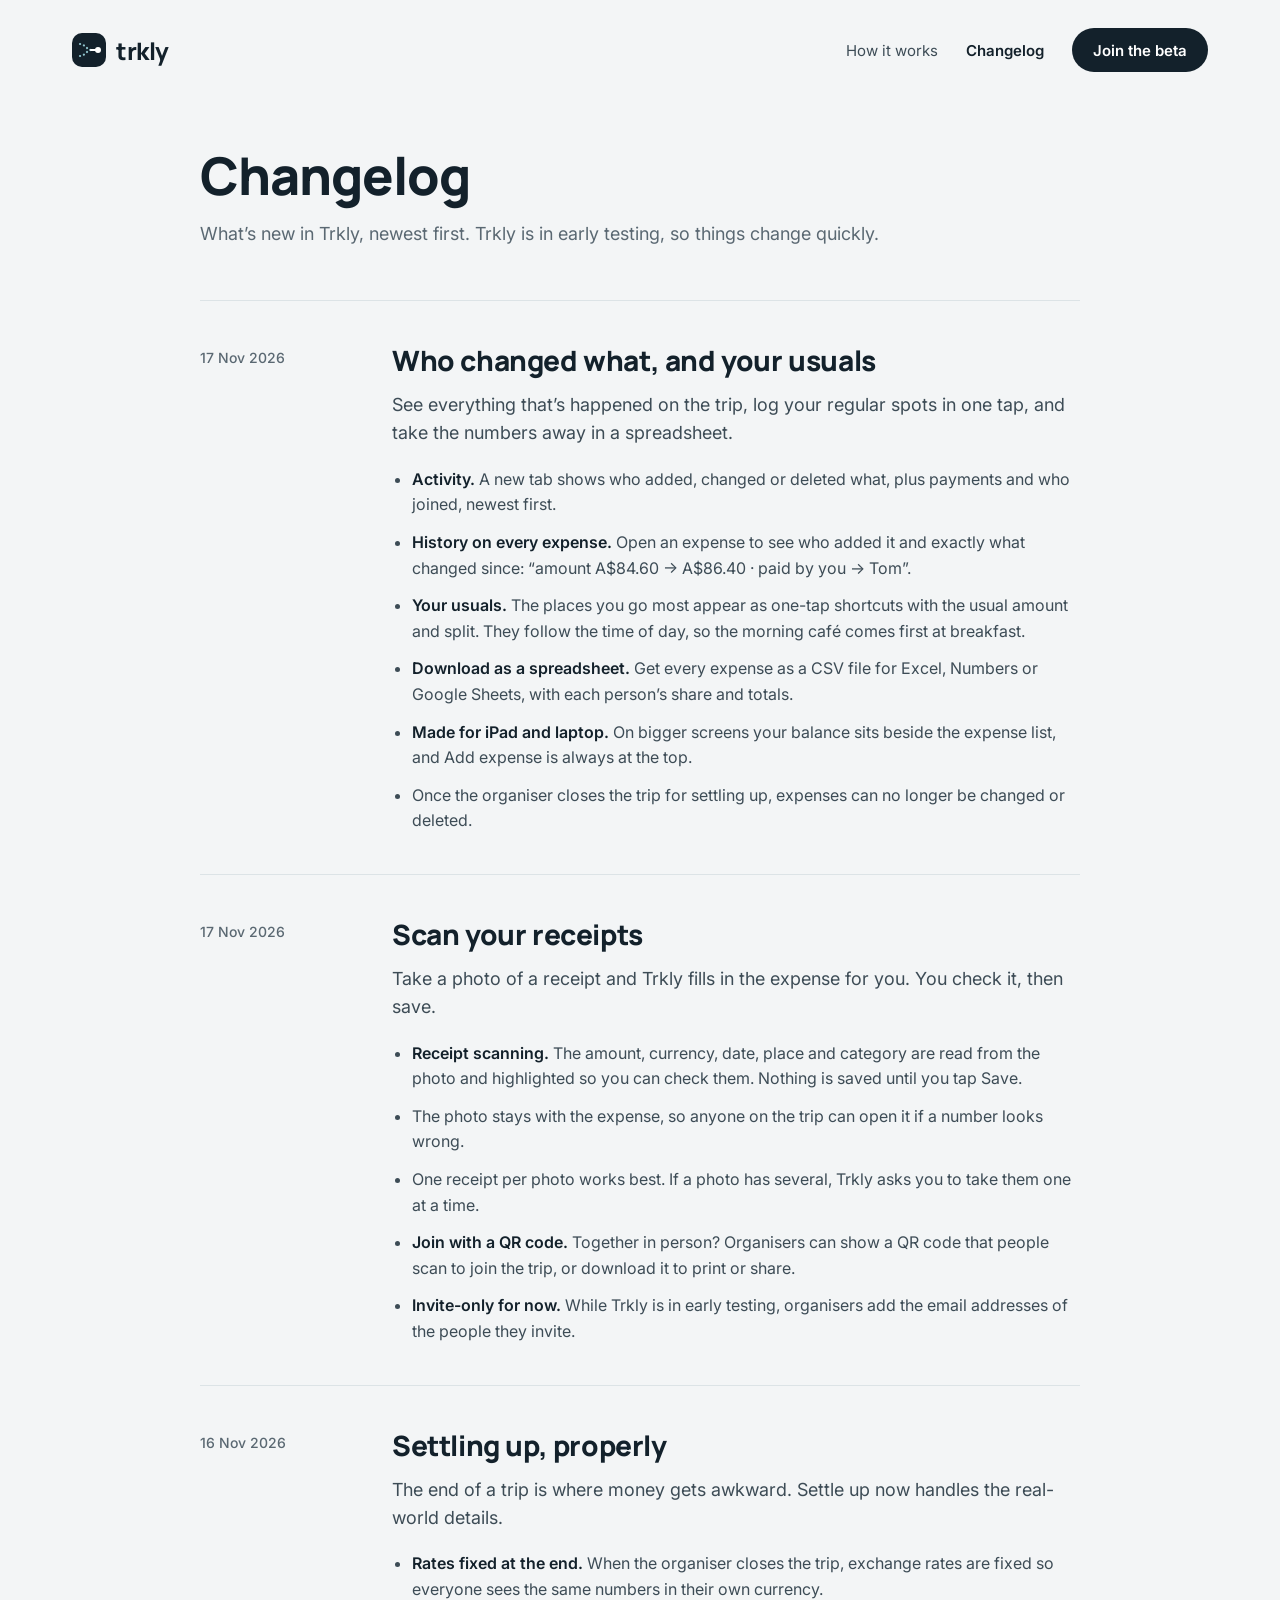
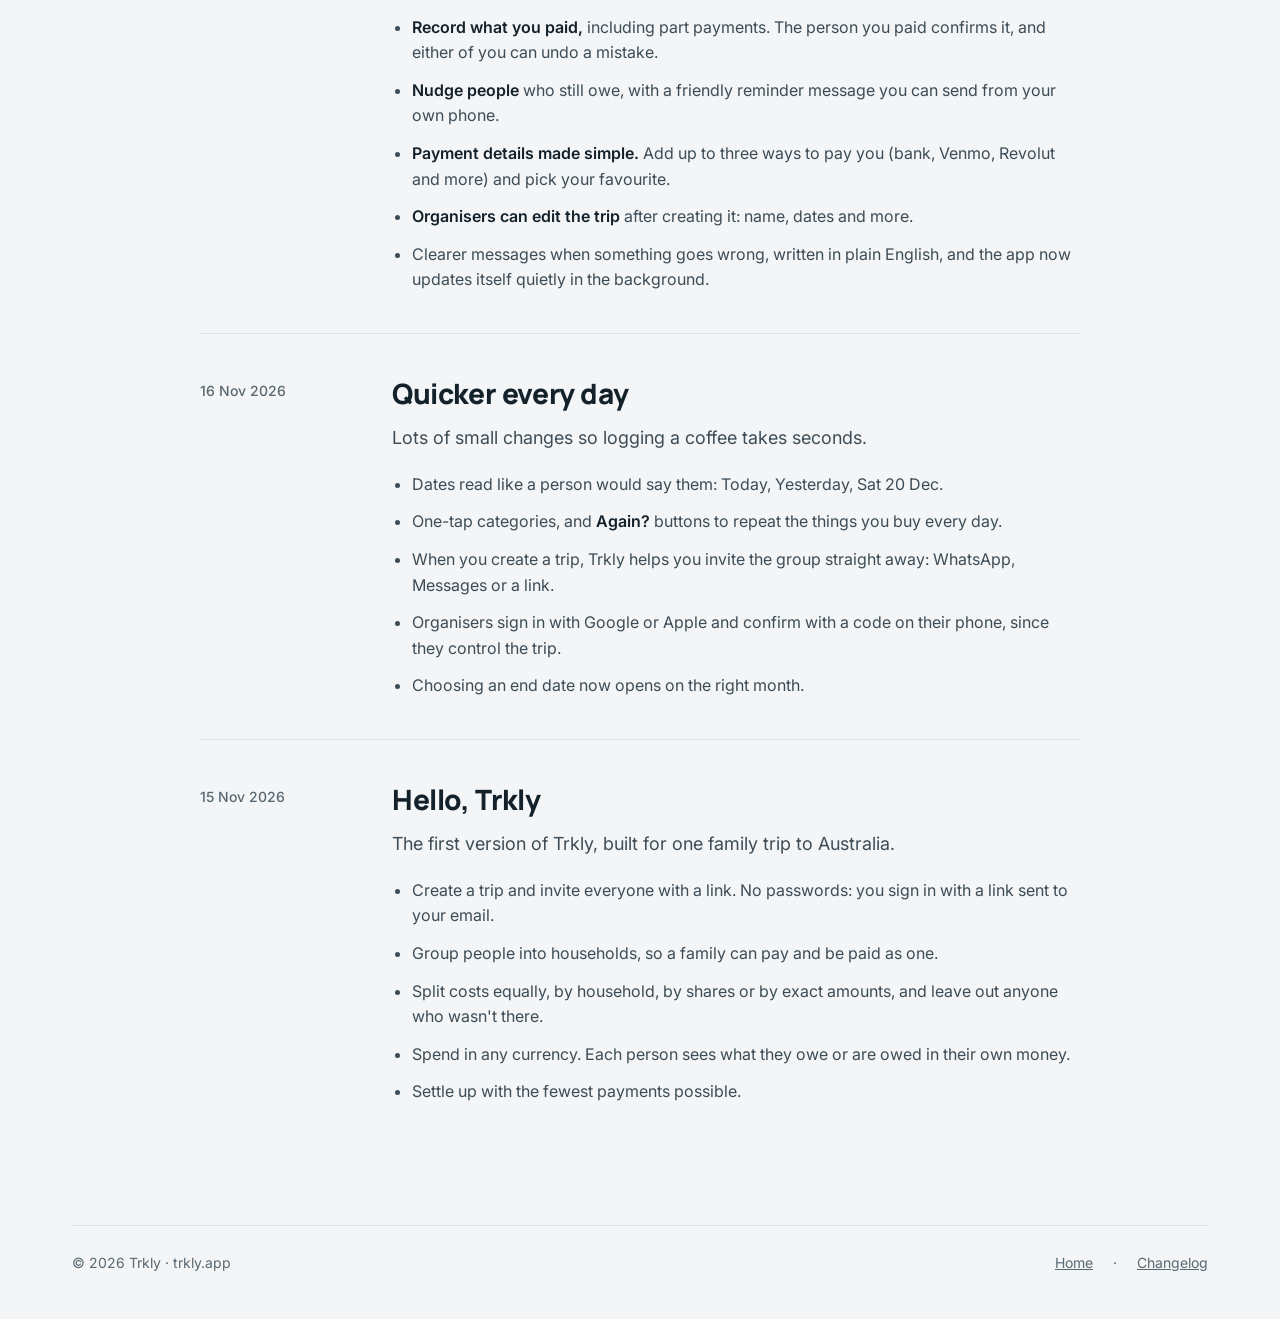
==== changelog/index.html @ 9479364a "Changelog: activity, history, usuals, CSV export, iPad/laptop layout Co-Authored-By: Claude Opus 5.5" ====
<!doctype html>
<html lang="en">
<head>
<meta charset="utf-8">
<meta name="viewport" content="width=device-width, initial-scale=1">
<title>Changelog · Trkly</title>
<meta name="description" content="What's new in Trkly, newest first.">
<meta name="theme-color" content="#13212B">
<meta property="og:title" content="Trkly changelog">
<meta property="og:description" content="What's new in Trkly, newest first.">
<meta property="og:url" content="https://trkly.app/changelog/">
<link rel="icon" href="/favicon.svg" type="image/svg+xml">
<link rel="preconnect" href="https://fonts.googleapis.com">
<link rel="preconnect" href="https://fonts.gstatic.com" crossorigin>
<link rel="stylesheet" href="https://fonts.googleapis.com/css2?family=Manrope:wght@600;700;800&family=Inter:wght@400;500;600&display=swap">
<link rel="stylesheet" href="/assets/site.css">
</head>
<body>
<div class="wrap">
<header class="site-header">
<a class="brand" href="/" aria-label="Trkly home">
<svg width="34" height="34" viewBox="0 0 34 34" aria-hidden="true"><rect width="34" height="34" rx="10" fill="#13212B"/><path d="M8 11c5 0 7 6 11 6" fill="none" stroke="#8FC3CC" stroke-width="2.2" stroke-linecap="round" stroke-dasharray="0.1 4"/><path d="M8 23c5 0 7-6 11-6" fill="none" stroke="#8FC3CC" stroke-width="2.2" stroke-linecap="round" stroke-dasharray="0.1 4"/><path d="M19 17h5" stroke="#FFFFFF" stroke-width="2.2" stroke-linecap="round"/><circle cx="26" cy="17" r="3" fill="#FFFFFF"/></svg>
<span>trkly</span>
</a>
<nav class="nav" aria-label="Main">
<a href="/#how">How it works</a>
<a href="/changelog/" aria-current="page">Changelog</a>
<a class="btn btn-dark" href="/#beta">Join the beta</a>
</nav>
</header>

<main class="cl">
<header class="cl-head">
<h1>Changelog</h1>
<p>What’s new in Trkly, newest first. Trkly is in early testing, so things change quickly.</p>
</header>

<article class="cl-entry" id="2026-11-17-who-changed-what">
<div class="cl-date"><time datetime="2026-11-17">17 Nov 2026</time></div>
<div class="cl-body">
<h2><a href="#2026-11-17-who-changed-what">Who changed what, and your usuals</a></h2>
<p class="cl-lead">See everything that’s happened on the trip, log your regular spots in one tap, and take the numbers away in a spreadsheet.</p>
<ul>
<li><b>Activity.</b> A new tab shows who added, changed or deleted what, plus payments and who joined, newest first.</li>
<li><b>History on every expense.</b> Open an expense to see who added it and exactly what changed since: “amount A$84.60 → A$86.40 · paid by you → Tom”.</li>
<li><b>Your usuals.</b> The places you go most appear as one-tap shortcuts with the usual amount and split. They follow the time of day, so the morning café comes first at breakfast.</li>
<li><b>Download as a spreadsheet.</b> Get every expense as a CSV file for Excel, Numbers or Google Sheets, with each person’s share and totals.</li>
<li><b>Made for iPad and laptop.</b> On bigger screens your balance sits beside the expense list, and Add expense is always at the top.</li>
<li>Once the organiser closes the trip for settling up, expenses can no longer be changed or deleted.</li>
</ul>
</div>
</article>

<article class="cl-entry" id="2026-11-17-scan-your-receipts">
<div class="cl-date"><time datetime="2026-11-17">17 Nov 2026</time></div>
<div class="cl-body">
<h2><a href="#2026-11-17-scan-your-receipts">Scan your receipts</a></h2>
<p class="cl-lead">Take a photo of a receipt and Trkly fills in the expense for you. You check it, then save.</p>
<ul>
<li><b>Receipt scanning.</b> The amount, currency, date, place and category are read from the photo and highlighted so you can check them. Nothing is saved until you tap Save.</li>
<li>The photo stays with the expense, so anyone on the trip can open it if a number looks wrong.</li>
<li>One receipt per photo works best. If a photo has several, Trkly asks you to take them one at a time.</li>
<li><b>Join with a QR code.</b> Together in person? Organisers can show a QR code that people scan to join the trip, or download it to print or share.</li>
<li><b>Invite-only for now.</b> While Trkly is in early testing, organisers add the email addresses of the people they invite.</li>
</ul>
</div>
</article>
<article class="cl-entry" id="2026-11-16-settling-up-properly">
<div class="cl-date"><time datetime="2026-11-16">16 Nov 2026</time></div>
<div class="cl-body">
<h2><a href="#2026-11-16-settling-up-properly">Settling up, properly</a></h2>
<p class="cl-lead">The end of a trip is where money gets awkward. Settle up now handles the real-world details.</p>
<ul>
<li><b>Rates fixed at the end.</b> When the organiser closes the trip, exchange rates are fixed so everyone sees the same numbers in their own currency.</li>
<li><b>Record what you paid,</b> including part payments. The person you paid confirms it, and either of you can undo a mistake.</li>
<li><b>Nudge people</b> who still owe, with a friendly reminder message you can send from your own phone.</li>
<li><b>Payment details made simple.</b> Add up to three ways to pay you (bank, Venmo, Revolut and more) and pick your favourite.</li>
<li><b>Organisers can edit the trip</b> after creating it: name, dates and more.</li>
<li>Clearer messages when something goes wrong, written in plain English, and the app now updates itself quietly in the background.</li>
</ul>
</div>
</article>
<article class="cl-entry" id="2026-11-16-quicker-every-day">
<div class="cl-date"><time datetime="2026-11-16">16 Nov 2026</time></div>
<div class="cl-body">
<h2><a href="#2026-11-16-quicker-every-day">Quicker every day</a></h2>
<p class="cl-lead">Lots of small changes so logging a coffee takes seconds.</p>
<ul>
<li>Dates read like a person would say them: Today, Yesterday, Sat 20 Dec.</li>
<li>One-tap categories, and <b>Again?</b> buttons to repeat the things you buy every day.</li>
<li>When you create a trip, Trkly helps you invite the group straight away: WhatsApp, Messages or a link.</li>
<li>Organisers sign in with Google or Apple and confirm with a code on their phone, since they control the trip.</li>
<li>Choosing an end date now opens on the right month.</li>
</ul>
</div>
</article>
<article class="cl-entry" id="2026-11-15-hello-trkly">
<div class="cl-date"><time datetime="2026-11-15">15 Nov 2026</time></div>
<div class="cl-body">
<h2><a href="#2026-11-15-hello-trkly">Hello, Trkly</a></h2>
<p class="cl-lead">The first version of Trkly, built for one family trip to Australia.</p>
<ul>
<li>Create a trip and invite everyone with a link. No passwords: you sign in with a link sent to your email.</li>
<li>Group people into households, so a family can pay and be paid as one.</li>
<li>Split costs equally, by household, by shares or by exact amounts, and leave out anyone who wasn't there.</li>
<li>Spend in any currency. Each person sees what they owe or are owed in their own money.</li>
<li>Settle up with the fewest payments possible.</li>
</ul>
</div>
</article>
</main>

<footer class="site-footer">
<span>© 2026 Trkly · trkly.app</span>
<nav aria-label="Footer"><a href="/">Home</a> · <a href="/changelog/">Changelog</a></nav>
</footer>
</div>
</body>
</html>
---- assets/site.css ----
/* Trkly — tokens from the Trkly design system (Light theme) */
:root {
  --surface: #F3F5F6; --surface-raised: #FFFFFF; --surface-sunken: #EEF2F3; --deep: #13212B;
  --ink: #13212B; --ink-muted: #3D4C56; --ink-subtle: #5A6872; --on-deep: #FFFFFF; --on-deep-muted: #C9D4D9;
  --line: #DCE3E6; --line-deep: #3E5260; --teal: #245E6B; --teal-strong: #163F49; --teal-soft: #E3ECEE; --on-teal: #FFFFFF;
  --mist: #8FC3CC; --contour: #D6DFE2; --positive: #1F5E45; --positive-soft: #DDEFE7; --owe: #9A3B1F; --focus: #245E6B;
  --space-1: 4px; --space-2: 8px; --space-3: 12px; --space-4: 16px; --space-5: 20px; --space-6: 24px; --space-8: 32px; --space-10: 40px; --space-14: 56px; --space-20: 80px;
  --radius-sm: 10px; --radius-md: 16px; --radius-lg: 20px; --radius-xl: 28px; --radius-pill: 999px;
  --font-display: Manrope, ui-sans-serif, system-ui, sans-serif; --font-sans: Inter, ui-sans-serif, system-ui, sans-serif;
}
* { box-sizing: border-box; }
html { scroll-behavior: smooth; }
body { margin: 0; font-family: var(--font-sans); color: var(--ink); background: var(--surface); -webkit-font-smoothing: antialiased; }
a { color: var(--teal); }
a:hover { color: var(--teal-strong); }
:focus-visible { outline: 2px solid var(--focus); outline-offset: 2px; }
.sr-only { position: absolute; width: 1px; height: 1px; overflow: hidden; clip: rect(0 0 0 0); white-space: nowrap; }
.wrap { max-width: 1200px; margin: 0 auto; padding-inline: var(--space-8); }
h1, h2, h3 { font-family: var(--font-display); margin: 0; }

/* header */
.site-header { display: flex; flex-wrap: wrap; gap: var(--space-4); align-items: center; justify-content: space-between; padding-block: 28px; }
.brand { display: flex; align-items: center; gap: 10px; text-decoration: none; color: var(--ink); }
.brand span { font-family: var(--font-display); font-weight: 800; font-size: 24px; letter-spacing: -0.5px; }
.nav { display: flex; flex-wrap: wrap; gap: 28px; align-items: center; font-size: 15px; }
.nav a { color: var(--ink-muted); text-decoration: none; }
.nav a:hover { color: var(--ink); }

/* buttons */
.btn { display: inline-flex; align-items: center; justify-content: center; min-height: 48px; padding: 0 26px; border-radius: var(--radius-pill); font: 600 16px/1 var(--font-sans); text-decoration: none; border: 1px solid transparent; cursor: pointer; }
.btn-primary { background: var(--teal); color: var(--on-teal); }
.btn-primary:hover { background: var(--teal-strong); color: var(--on-teal); }
.btn-dark { background: var(--deep); color: var(--on-deep); min-height: 44px; padding: 0 20px; font-size: 15px; }
.btn-dark:hover { background: #0A1218; color: var(--on-deep); }
.nav .btn-dark, .nav .btn-dark:hover { color: var(--on-deep); }
.btn-link { color: var(--ink); padding: 0 10px; }
.btn-link:hover { color: var(--teal); }

/* hero */
.hero { position: relative; overflow: hidden; }
.bg-art { position: absolute; inset: 0; width: 100%; height: 100%; pointer-events: none; }
.hero-inner { position: relative; display: flex; flex-wrap: wrap; gap: var(--space-14); align-items: center; padding-block: var(--space-14); }
.hero-copy { flex: 1 1 420px; min-width: 0; display: flex; flex-direction: column; gap: var(--space-6); }
.eyebrow { margin: 0; font-size: 14px; font-weight: 600; letter-spacing: 1.5px; text-transform: uppercase; color: var(--teal); }
.hero h1 { font-weight: 700; font-size: clamp(40px, 6vw, 60px); line-height: 1.05; letter-spacing: -1.5px; }
.lede { margin: 0; font-size: 19px; line-height: 1.55; color: var(--ink-muted); max-width: 480px; }
.cta-row { display: flex; flex-wrap: wrap; gap: 14px; align-items: center; }
.small { margin: 0; font-size: 14px; color: var(--ink-subtle); }
.phones { flex: 1 1 560px; min-width: 0; display: flex; flex-wrap: wrap; gap: var(--space-5); justify-content: center; align-items: flex-start; }

/* phone mockups */
.phone { width: 272px; height: 560px; border-radius: 42px; border: 9px solid var(--deep); background: var(--surface-raised); overflow: hidden; display: flex; flex-direction: column; color: var(--ink); flex: none; }
.phone.offset { margin-top: 48px; }
.phone-body { padding: 20px 18px 8px; display: flex; flex-direction: column; gap: 11px; flex: 1; }
.phone-foot { padding: 12px 18px 18px; }
.p-row { display: flex; justify-content: space-between; align-items: center; gap: 8px; }
.p-meta { font-size: 11px; color: var(--ink-subtle); }
.p-title { font-family: var(--font-display); font-weight: 700; font-size: 18px; }
.p-title-s { font-family: var(--font-display); font-weight: 700; font-size: 16px; }
.avatar { width: 30px; height: 30px; border-radius: 999px; background: var(--teal-soft); display: flex; align-items: center; justify-content: center; font-size: 11px; font-weight: 600; color: var(--teal); }
.balance-card { background: var(--deep); color: var(--on-deep); border-radius: 18px; padding: 16px; }
.balance-card .lbl { font-size: 11px; color: var(--on-deep-muted); }
.balance-card .amt { font-family: var(--font-display); font-weight: 700; font-size: 32px; letter-spacing: -0.5px; }
.p-label { font-size: 11px; font-weight: 600; color: var(--ink-subtle); letter-spacing: 0.8px; text-transform: uppercase; }
.p-list { display: flex; flex-direction: column; gap: 8px; font-size: 13px; }
.p-list .owed { color: var(--teal); font-weight: 600; }
.p-list .muted { color: var(--ink-subtle); }
.p-recent { display: flex; flex-direction: column; gap: 10px; font-size: 12px; }
.p-recent .v { font-weight: 600; white-space: nowrap; }
.p-btn { background: var(--teal); color: var(--on-teal); border-radius: 999px; text-align: center; padding: 12px; font-weight: 600; font-size: 14px; }
.big-amt { text-align: center; padding: 10px 0 4px; }
.big-amt .v { font-family: var(--font-display); font-weight: 700; font-size: 40px; letter-spacing: -1px; }
.big-amt .s { font-size: 12px; color: var(--ink-subtle); }
.field { display: flex; justify-content: space-between; border-bottom: 1px solid #E5EAEC; padding-bottom: 8px; font-size: 12px; }
.field span:first-child { color: var(--ink-subtle); }
.chips { display: flex; flex-wrap: wrap; gap: 6px; font-size: 11px; }
.chips span { background: var(--surface-sunken); padding: 6px 10px; border-radius: 999px; }
.chips .on { background: var(--deep); color: var(--on-deep); }
.keypad { display: grid; grid-template-columns: repeat(3, minmax(0, 1fr)); gap: 6px; font-family: var(--font-display); font-weight: 600; font-size: 17px; text-align: center; }
.keypad span { padding: 9px 0; background: var(--surface); border-radius: var(--radius-sm); }

/* how */
.section { padding-block: 72px; display: flex; flex-direction: column; gap: 36px; }
.section h2 { font-weight: 700; font-size: clamp(30px, 4vw, 40px); letter-spacing: -1px; }
.cards { display: grid; grid-template-columns: repeat(auto-fit, minmax(260px, 1fr)); gap: var(--space-5); }
.card { background: var(--surface-raised); border-radius: var(--radius-lg); padding: 28px; display: flex; flex-direction: column; gap: 10px; }
.card-top { display: flex; align-items: center; justify-content: space-between; color: var(--teal); }
.step { font-family: var(--font-display); font-weight: 800; font-size: 15px; }
.card h3 { font-size: 21px; }
.card p, .feature p { margin: 0; font-size: 16px; line-height: 1.55; color: var(--ink-muted); }

/* currencies */
.dark { background: var(--deep); color: var(--on-deep); position: relative; overflow: hidden; }
.dark-inner { position: relative; padding-block: var(--space-20); display: flex; flex-wrap: wrap; gap: var(--space-14); align-items: center; }
.dark-copy { flex: 1 1 420px; min-width: 0; display: flex; flex-direction: column; gap: var(--space-5); }
.dark-copy h2 { font-weight: 700; font-size: clamp(30px, 4vw, 40px); letter-spacing: -1px; }
.dark-copy p { margin: 0; font-size: 18px; line-height: 1.6; color: var(--on-deep-muted); }
.ccys { display: flex; flex-wrap: wrap; gap: 10px; font-size: 15px; font-weight: 600; padding: 0; margin: 0; list-style: none; }
.ccys li { border: 1px solid var(--line-deep); padding: 10px 16px; border-radius: 999px; }
.dark .phone { border-color: #2A3B47; }
.settle { border: 1px solid #E5EAEC; border-radius: var(--radius-md); padding: 14px; display: flex; flex-direction: column; gap: 6px; }
.settle .who { font-size: 12px; color: var(--ink-subtle); }
.settle .amt { font-family: var(--font-display); font-weight: 700; font-size: 22px; }
.settle .how { font-size: 11px; color: var(--ink-subtle); }
.pill-s { align-self: flex-start; background: var(--surface-sunken); padding: 6px 12px; border-radius: 999px; font-size: 11px; font-weight: 600; }
.pill-s.paid { background: var(--positive-soft); color: var(--positive); }

/* features */
.features { padding-block: 72px; display: grid; grid-template-columns: repeat(auto-fit, minmax(240px, 1fr)); gap: 28px; }
.feature { display: flex; flex-direction: column; gap: 8px; }
.feature h3 { font-size: 18px; }
.feature p { font-size: 15px; }

/* beta */
.beta { padding-bottom: var(--space-20); }
.beta-panel { background: var(--teal-soft); border-radius: var(--radius-xl); padding: 56px 40px; display: flex; flex-wrap: wrap; gap: 28px; align-items: center; justify-content: space-between; }
.beta-panel > div { flex: 1 1 420px; min-width: 0; display: flex; flex-direction: column; gap: 10px; }
.beta-panel h2 { font-weight: 700; font-size: 34px; letter-spacing: -0.8px; }
.beta-panel p { margin: 0; font-size: 17px; color: var(--ink-muted); }
.beta-form { flex: 1 1 360px; min-width: 0; display: flex; flex-wrap: wrap; gap: 10px; }
.beta-form input { flex: 1 1 220px; min-width: 0; min-height: 52px; padding: 0 20px; border-radius: 999px; border: 1px solid #B9C7CD; font: 16px var(--font-sans); background: var(--surface-raised); color: var(--ink); }
.beta-cta { flex: 0 1 auto; display: flex; flex-direction: column; align-items: flex-start; gap: 8px; }
.form-note { flex-basis: 100%; margin: 0; font-size: 14px; color: var(--ink-muted); min-height: 20px; }

/* footer */
.site-footer { display: flex; flex-wrap: wrap; gap: var(--space-4); justify-content: space-between; padding-block: 28px 48px; font-size: 14px; color: var(--ink-subtle); border-top: 1px solid var(--line); }
.site-footer nav { display: flex; gap: 20px; }
.site-footer a { color: var(--ink-subtle); }

@media (max-width: 640px) {
  .wrap { padding-inline: var(--space-5); }
  .phone.offset { margin-top: 0; }
  .phone.hide-sm { display: none; }
  .beta-panel { padding: 36px 24px; }
}
@media (prefers-reduced-motion: reduce) { html { scroll-behavior: auto; } }

/* changelog */
.cl { max-width: 880px; margin: 0 auto; padding-block: var(--space-10) var(--space-20); }
.cl-head { margin-bottom: var(--space-14); }
.cl-head h1 { font-size: clamp(36px, 5vw, 52px); font-weight: 800; letter-spacing: -1px; }
.cl-head p { color: var(--ink-subtle); font-size: 18px; margin: var(--space-3) 0 0; }
.cl-entry { display: grid; grid-template-columns: 160px 1fr; gap: var(--space-8); padding-block: var(--space-10); border-top: 1px solid var(--line); }
.cl-date { color: var(--ink-subtle); font-size: 14px; font-weight: 500; padding-top: 8px; }
.cl-date time { position: sticky; top: var(--space-6); }
.cl-body h2 { font-size: 28px; font-weight: 800; letter-spacing: -0.4px; }
.cl-body h2 a { color: var(--ink); text-decoration: none; }
.cl-body h2 a:hover { color: var(--teal); }
.cl-lead { font-size: 18px; color: var(--ink-muted); line-height: 1.55; margin: var(--space-3) 0 var(--space-5); }
.cl-body ul { margin: 0; padding-left: 20px; display: grid; gap: var(--space-3); color: var(--ink-muted); line-height: 1.6; }
.cl-body b { color: var(--ink); font-weight: 600; }
.nav a[aria-current="page"] { color: var(--ink); font-weight: 600; }
@media (max-width: 700px) {
  .cl-entry { grid-template-columns: 1fr; gap: var(--space-2); padding-block: var(--space-8); }
  .cl-date { padding-top: 0; }
}
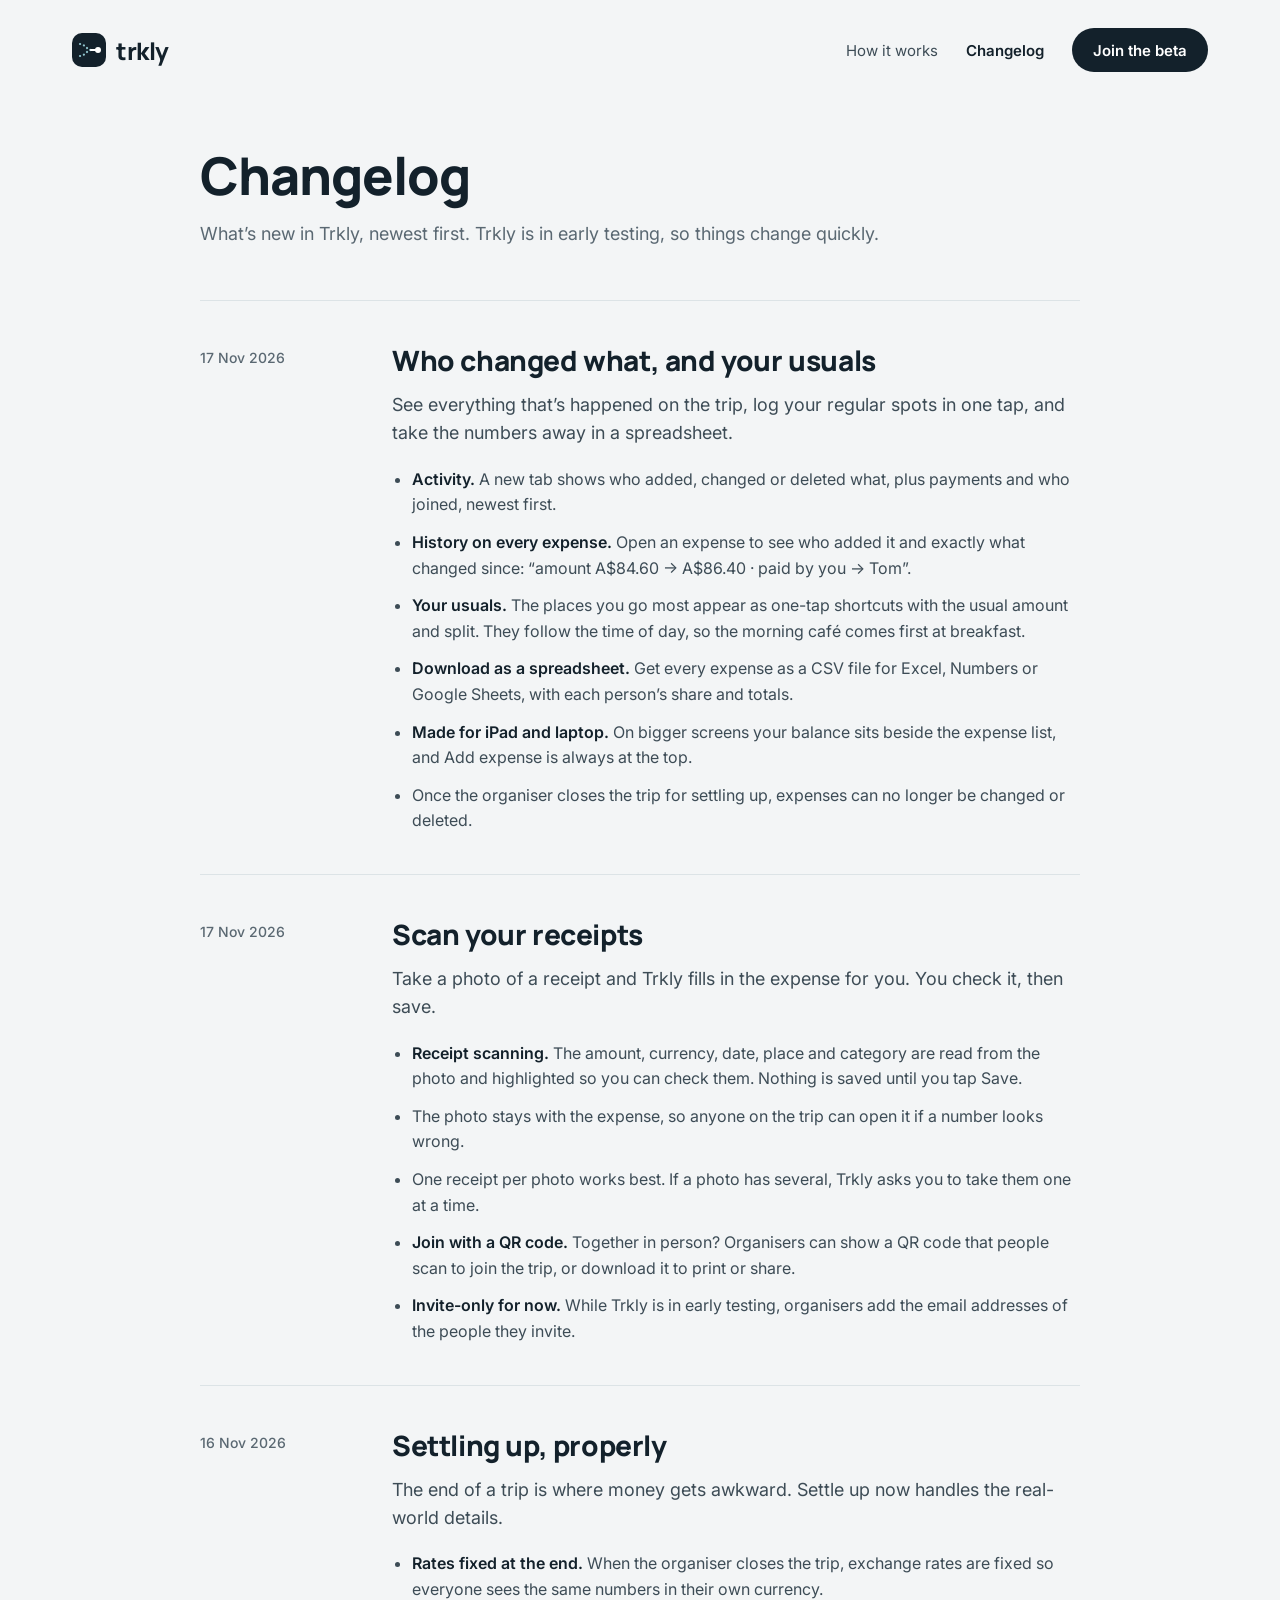
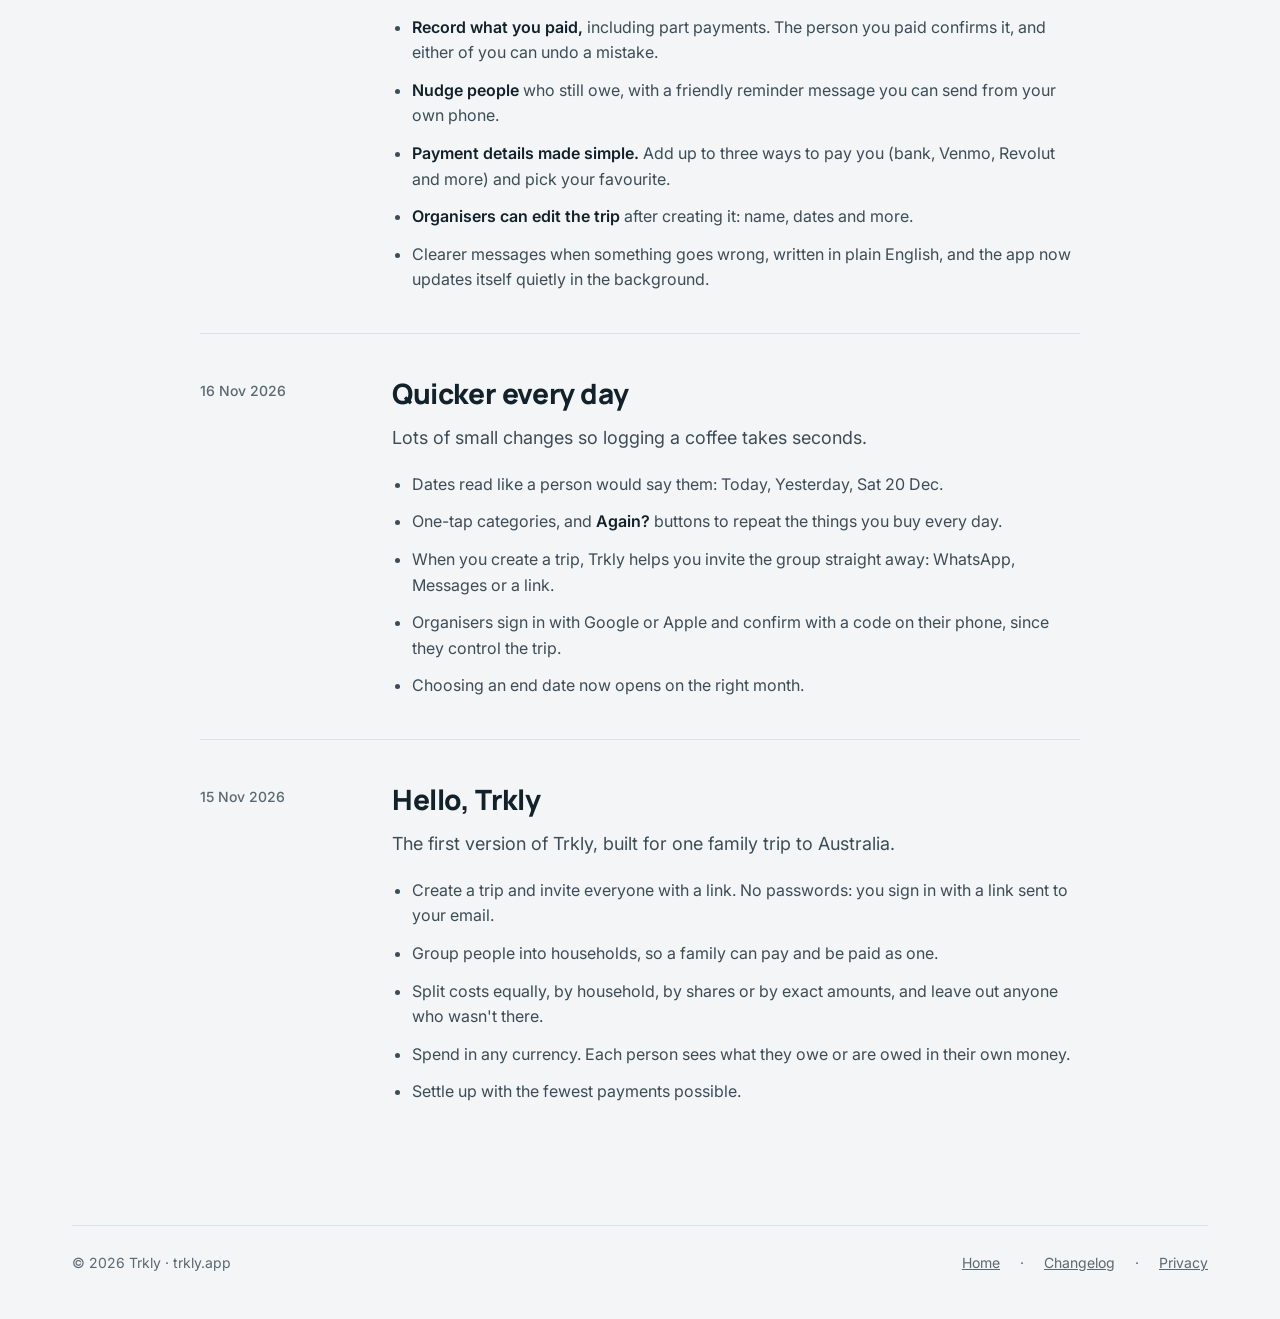
==== commit 4646ea2d: "Privacy page at /privacy, linked from the footer Co-Authored-By: Claude Opus 5.5 <noreply@anthropic." ====
--- a/changelog/index.html
+++ b/changelog/index.html
@@ -112,7 +112,7 @@
 
 <footer class="site-footer">
 <span>© 2026 Trkly · trkly.app</span>
-<nav aria-label="Footer"><a href="/">Home</a> · <a href="/changelog/">Changelog</a></nav>
+<nav aria-label="Footer"><a href="/">Home</a> · <a href="/changelog/">Changelog</a> · <a href="/privacy/">Privacy</a></nav>
 </footer>
 </div>
 </body>
--- a/assets/site.css
+++ b/assets/site.css
@@ -122,6 +122,14 @@
 .beta-cta { flex: 0 1 auto; display: flex; flex-direction: column; align-items: flex-start; gap: 8px; }
 .form-note { flex-basis: 100%; margin: 0; font-size: 14px; color: var(--ink-muted); min-height: 20px; }
 
+/* privacy (prose pages) */
+.prose section { padding-block: var(--space-6); border-top: 1px solid var(--line); }
+.prose h2 { font-size: 24px; font-weight: 800; letter-spacing: -0.3px; margin-bottom: var(--space-3); }
+.prose p, .prose li { font-size: 17px; line-height: 1.65; color: var(--ink-muted); }
+.prose p { margin: 0 0 var(--space-3); }
+.prose ul { margin: 0; padding-left: 22px; display: grid; gap: var(--space-2); }
+.prose b { color: var(--ink); font-weight: 600; }
+
 /* footer */
 .site-footer { display: flex; flex-wrap: wrap; gap: var(--space-4); justify-content: space-between; padding-block: 28px 48px; font-size: 14px; color: var(--ink-subtle); border-top: 1px solid var(--line); }
 .site-footer nav { display: flex; gap: 20px; }
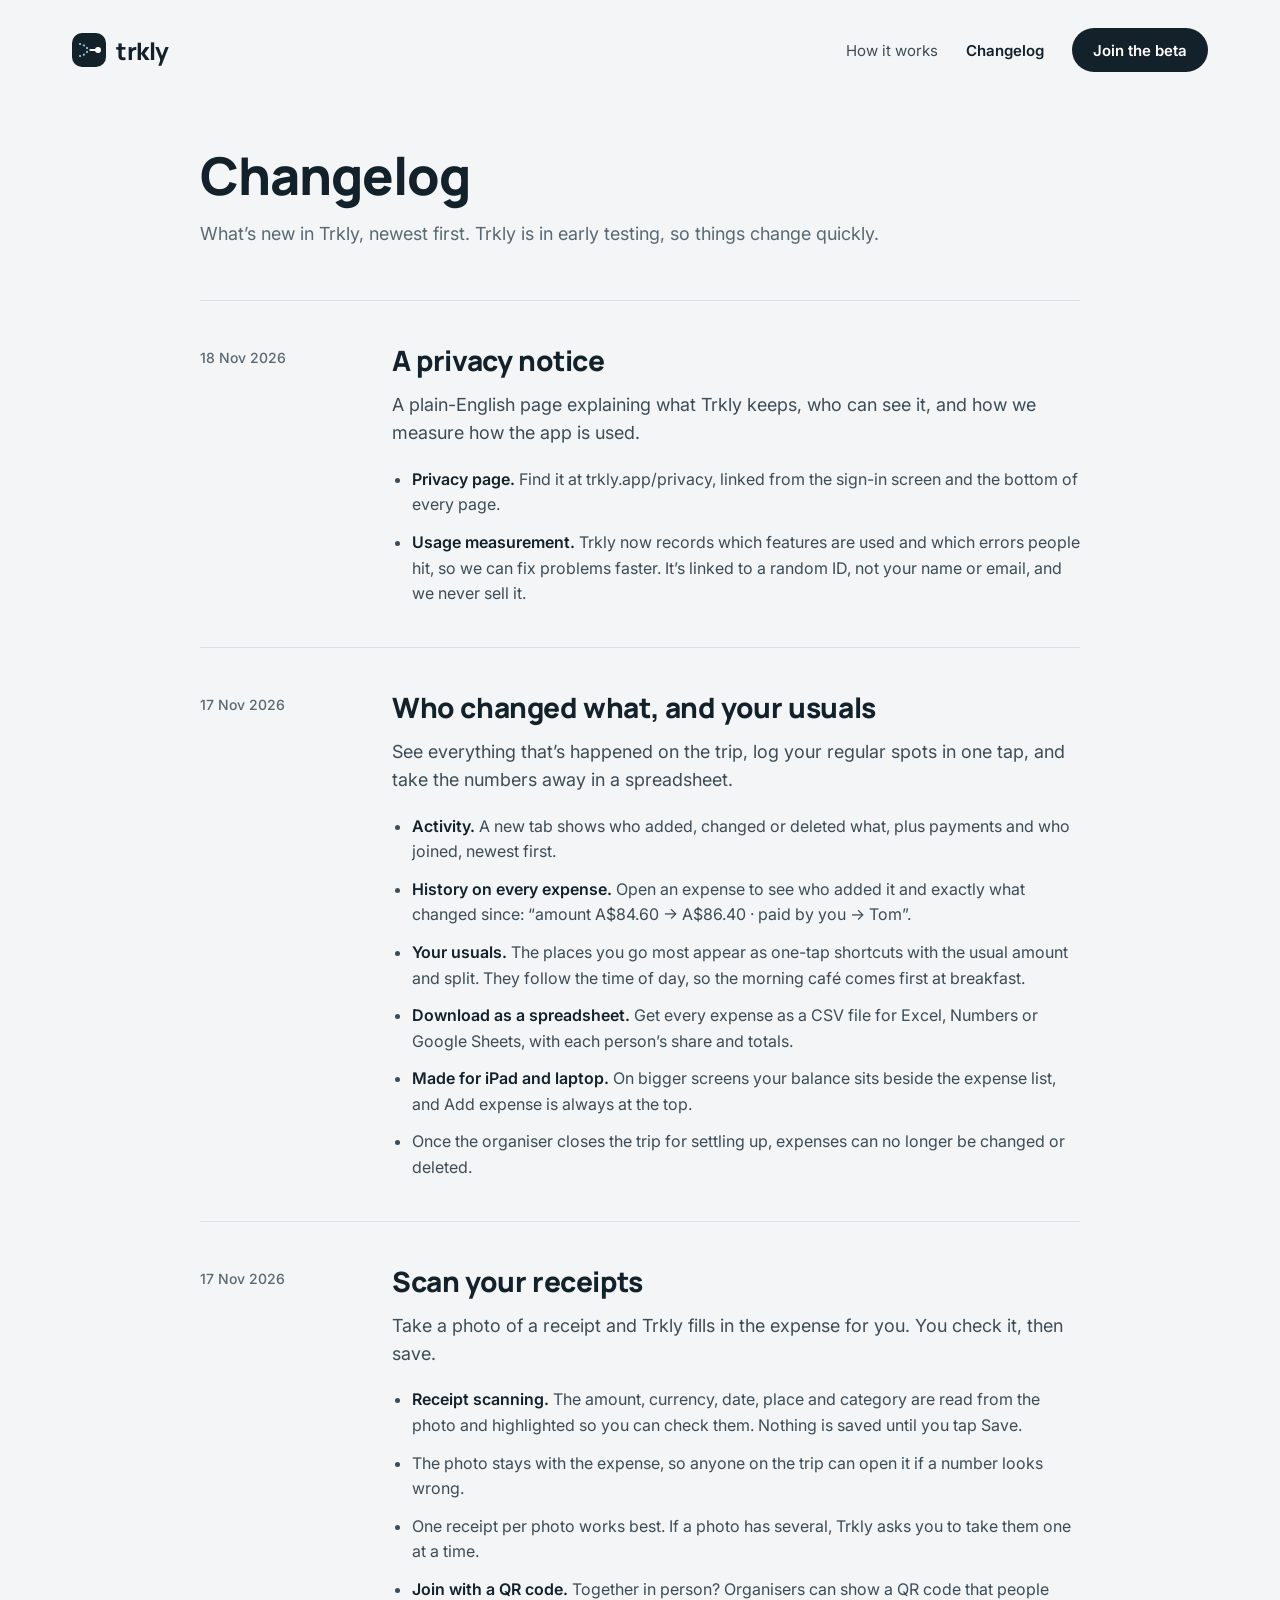
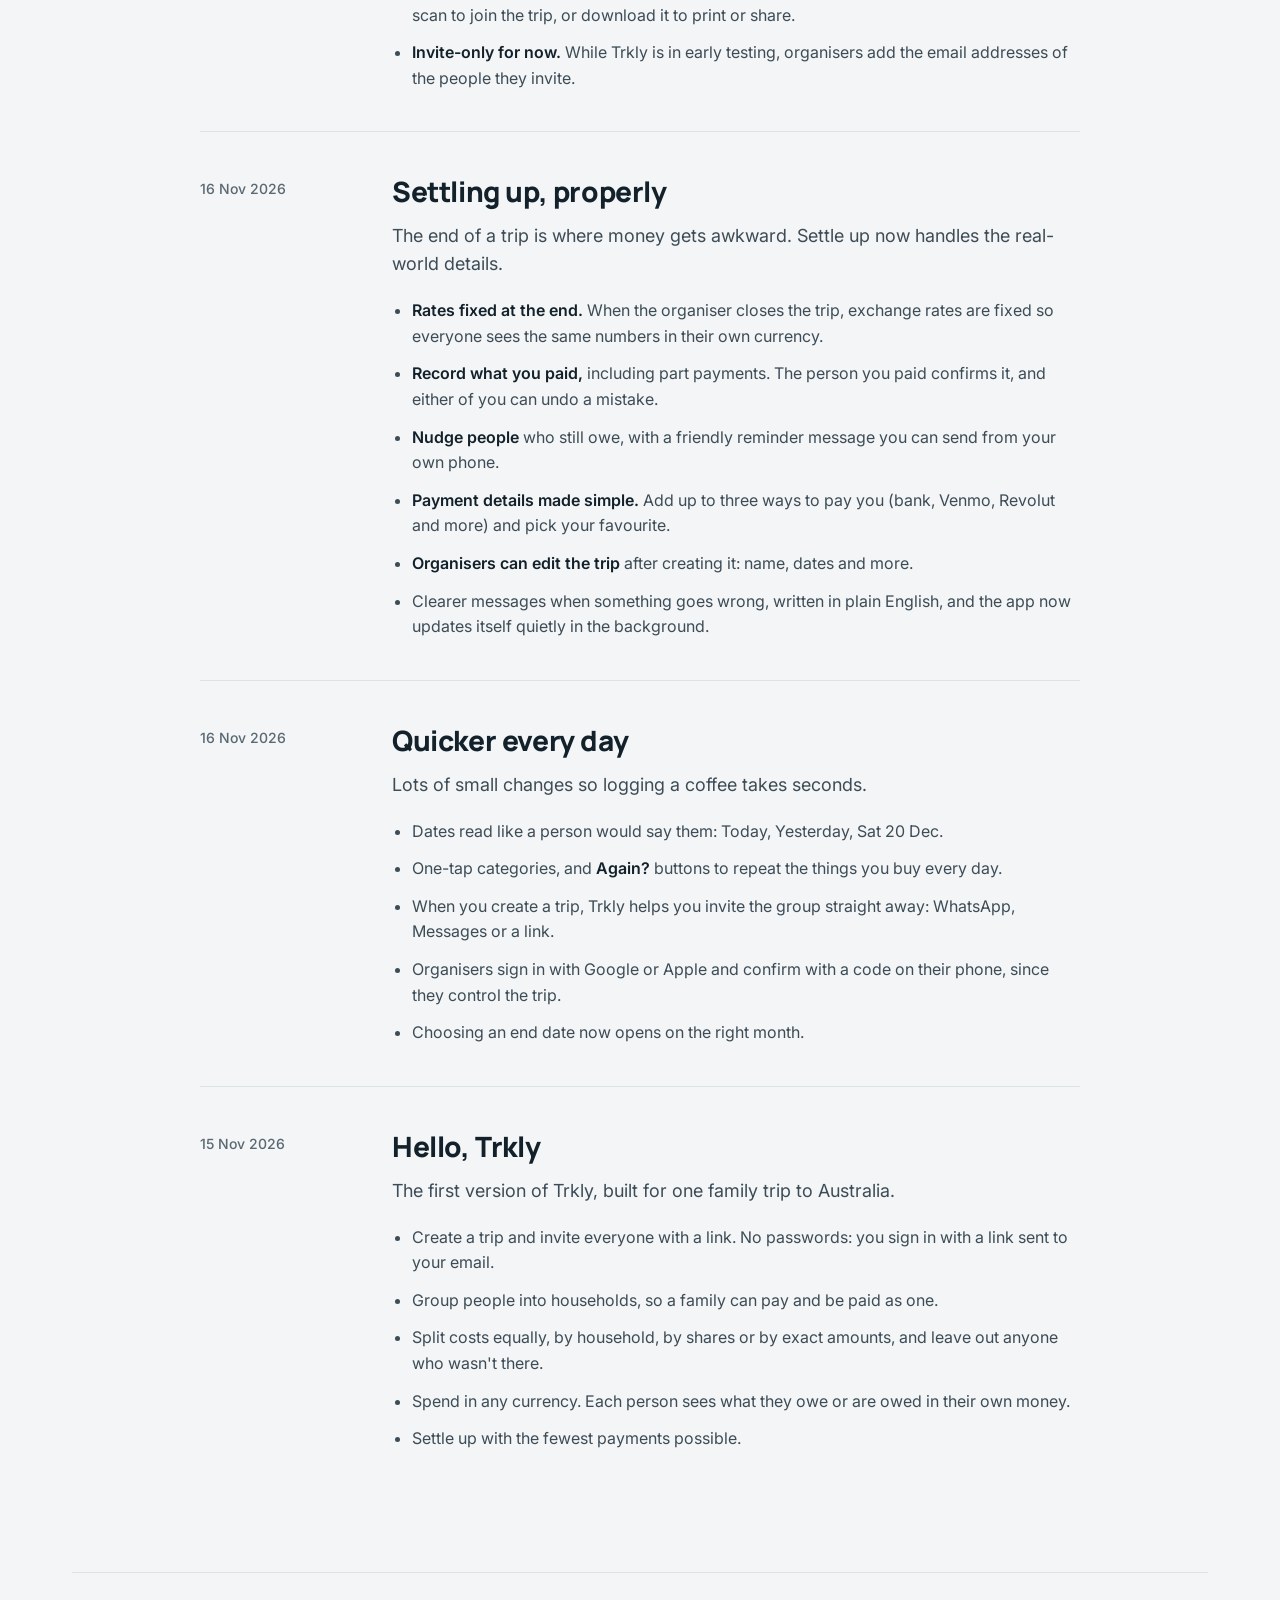
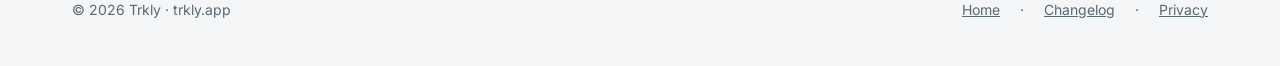
==== commit c32c905c: "Add privacy notice, footer links and changelog entry Co-Authored-By: Claude Opus 5.5 <noreply@anthro" ====
--- a/changelog/index.html
+++ b/changelog/index.html
@@ -34,6 +34,18 @@
 <h1>Changelog</h1>
 <p>What’s new in Trkly, newest first. Trkly is in early testing, so things change quickly.</p>
 </header>
+
+<article class="cl-entry" id="2026-11-18-privacy">
+<div class="cl-date"><time datetime="2026-11-18">18 Nov 2026</time></div>
+<div class="cl-body">
+<h2><a href="#2026-11-18-privacy">A privacy notice</a></h2>
+<p class="cl-lead">A plain-English page explaining what Trkly keeps, who can see it, and how we measure how the app is used.</p>
+<ul>
+<li><b>Privacy page.</b> Find it at trkly.app/privacy, linked from the sign-in screen and the bottom of every page.</li>
+<li><b>Usage measurement.</b> Trkly now records which features are used and which errors people hit, so we can fix problems faster. It’s linked to a random ID, not your name or email, and we never sell it.</li>
+</ul>
+</div>
+</article>
 
 <article class="cl-entry" id="2026-11-17-who-changed-what">
 <div class="cl-date"><time datetime="2026-11-17">17 Nov 2026</time></div>
--- a/assets/site.css
+++ b/assets/site.css
@@ -122,14 +122,6 @@
 .beta-cta { flex: 0 1 auto; display: flex; flex-direction: column; align-items: flex-start; gap: 8px; }
 .form-note { flex-basis: 100%; margin: 0; font-size: 14px; color: var(--ink-muted); min-height: 20px; }
 
-/* privacy (prose pages) */
-.prose section { padding-block: var(--space-6); border-top: 1px solid var(--line); }
-.prose h2 { font-size: 24px; font-weight: 800; letter-spacing: -0.3px; margin-bottom: var(--space-3); }
-.prose p, .prose li { font-size: 17px; line-height: 1.65; color: var(--ink-muted); }
-.prose p { margin: 0 0 var(--space-3); }
-.prose ul { margin: 0; padding-left: 22px; display: grid; gap: var(--space-2); }
-.prose b { color: var(--ink); font-weight: 600; }
-
 /* footer */
 .site-footer { display: flex; flex-wrap: wrap; gap: var(--space-4); justify-content: space-between; padding-block: 28px 48px; font-size: 14px; color: var(--ink-subtle); border-top: 1px solid var(--line); }
 .site-footer nav { display: flex; gap: 20px; }
@@ -162,3 +154,57 @@
   .cl-entry { grid-template-columns: 1fr; gap: var(--space-2); padding-block: var(--space-8); }
   .cl-date { padding-top: 0; }
 }
+
+/* --- landing rework (receipts, features) --- */
+.ai { background: var(--teal-soft); box-shadow: inset 0 0 0 1.5px var(--teal); border-radius: 10px; }
+.field.ai { padding: 8px 10px; border-bottom: 0; }
+.big-amt.ai { padding: 10px 0 8px; border-radius: 14px; }
+.ai-chip { box-shadow: 0 0 0 2px var(--teal); }
+.ai-note { font-size: 11px; color: var(--teal-strong); font-weight: 500; }
+.r-attached { display: flex; align-items: center; gap: 10px; border: 1px solid #E5EAEC; border-radius: 12px; padding: 8px 10px; }
+.r-thumb { width: 34px; height: 40px; border-radius: 4px; background: #FBFAF6; border: 1px solid #E2E0D8; display: flex; flex-direction: column; gap: 3px; padding: 5px 5px; flex: none; }
+.r-thumb i { display: block; height: 2px; background: #C9CDCF; border-radius: 1px; }
+.r-thumb i.s { width: 60%; } .r-thumb i.t { background: #13212B; height: 3px; }
+.r-title { font-size: 12px; font-weight: 600; }
+.tag-s { display: inline-block; font-size: 9px; font-weight: 600; padding: 1px 6px; border-radius: 999px; background: var(--surface-sunken); color: var(--ink-subtle); vertical-align: 1px; }
+
+.spotlight { display: flex; flex-wrap: wrap; gap: var(--space-14); align-items: center; padding-block: var(--space-20); }
+.spot-copy { flex: 1 1 400px; min-width: 0; display: flex; flex-direction: column; gap: var(--space-5); }
+.spot-copy h2 { font-weight: 700; font-size: clamp(32px, 4.4vw, 46px); letter-spacing: -1.2px; line-height: 1.08; }
+.spot-copy p { margin: 0; font-size: 18px; line-height: 1.6; color: var(--ink-muted); }
+.ticks { margin: 0; padding: 0; list-style: none; display: grid; gap: 12px; }
+.ticks li { position: relative; padding-left: 30px; font-size: 16px; line-height: 1.5; color: var(--ink-muted); }
+.ticks li::before { content: ""; position: absolute; left: 0; top: 3px; width: 18px; height: 18px; border-radius: 50%; background: var(--teal-soft) url("data:image/svg+xml,%3Csvg xmlns='http://www.w3.org/2000/svg' viewBox='0 0 24 24' fill='none' stroke='%23245E6B' stroke-width='3' stroke-linecap='round' stroke-linejoin='round'%3E%3Cpath d='M6 12.5l4 4 8-9'/%3E%3C/svg%3E") center / 12px no-repeat; }
+.spot-art { flex: 1 1 520px; min-width: 0; display: flex; align-items: center; justify-content: center; gap: var(--space-4); flex-wrap: wrap; }
+.receipt { width: 250px; background: #FBFAF6; color: #2B2B2B; font: 12px/1.55 ui-monospace, "SFMono-Regular", Menlo, Consolas, monospace; padding: 22px 20px 26px; box-shadow: 0 18px 40px rgba(19, 33, 43, 0.14), 0 2px 6px rgba(19, 33, 43, 0.08); transform: rotate(-3deg); position: relative; }
+.rc-head { text-align: center; font-weight: 700; font-size: 14px; letter-spacing: 1px; }
+.rc-sub { text-align: center; color: #6B6B6B; font-size: 11px; }
+.rc-rule { border-top: 1px dashed #B9B7AE; margin: 10px 0; }
+.rc-line { display: flex; justify-content: space-between; gap: 10px; }
+.rc-total { font-weight: 700; font-size: 14px; margin-top: 4px; padding: 3px 6px; margin-inline: -6px; background: rgba(36, 94, 107, 0.12); outline: 1.5px solid var(--teal); border-radius: 4px; }
+.rc-tear { position: absolute; left: 0; right: 0; bottom: -8px; height: 10px; background: radial-gradient(circle at 6px 0, transparent 6px, #FBFAF6 6.5px) 0 0 / 12px 10px repeat-x; }
+.arrow { color: var(--teal); }
+.mini-form { width: 260px; background: var(--surface-raised); border-radius: var(--radius-lg); padding: 18px; display: flex; flex-direction: column; gap: 10px; box-shadow: 0 18px 40px rgba(19, 33, 43, 0.10); }
+.mf-row { display: flex; justify-content: space-between; gap: 10px; font-size: 14px; padding: 10px 12px; border-radius: 12px; background: var(--surface); }
+.mf-row span { color: var(--ink-subtle); }
+.mf-row b { font-weight: 600; }
+.mf-row.ai { background: var(--teal-soft); }
+.mf-save { margin-top: 4px; background: var(--teal); color: var(--on-teal); border-radius: 999px; text-align: center; padding: 12px; font-weight: 600; font-size: 15px; }
+
+.feature-grid { display: grid; grid-template-columns: repeat(auto-fit, minmax(280px, 1fr)); gap: var(--space-5); }
+.feature-card { background: var(--surface-raised); border-radius: var(--radius-lg); padding: 26px; display: flex; flex-direction: column; gap: 10px; }
+.feature-card h3 { font-size: 19px; }
+.feature-card p { margin: 0; font-size: 15.5px; line-height: 1.55; color: var(--ink-muted); }
+.f-icon { width: 44px; height: 44px; border-radius: 12px; background: var(--teal-soft); color: var(--teal); display: grid; place-items: center; }
+
+.trust { display: grid; grid-template-columns: repeat(auto-fit, minmax(260px, 1fr)); gap: var(--space-8); padding-block: var(--space-14); }
+.trust-item { display: flex; gap: 12px; align-items: flex-start; font-size: 15.5px; line-height: 1.55; color: var(--ink-muted); }
+.trust-item svg { color: var(--teal); flex: none; margin-top: 2px; }
+.trust-item b { color: var(--ink); font-weight: 600; }
+
+@media (max-width: 640px) {
+  .spotlight { padding-block: var(--space-14); gap: var(--space-10); }
+  .spot-art { flex-direction: column; }
+  .arrow { transform: rotate(90deg); }
+  .receipt { transform: rotate(-2deg); }
+}
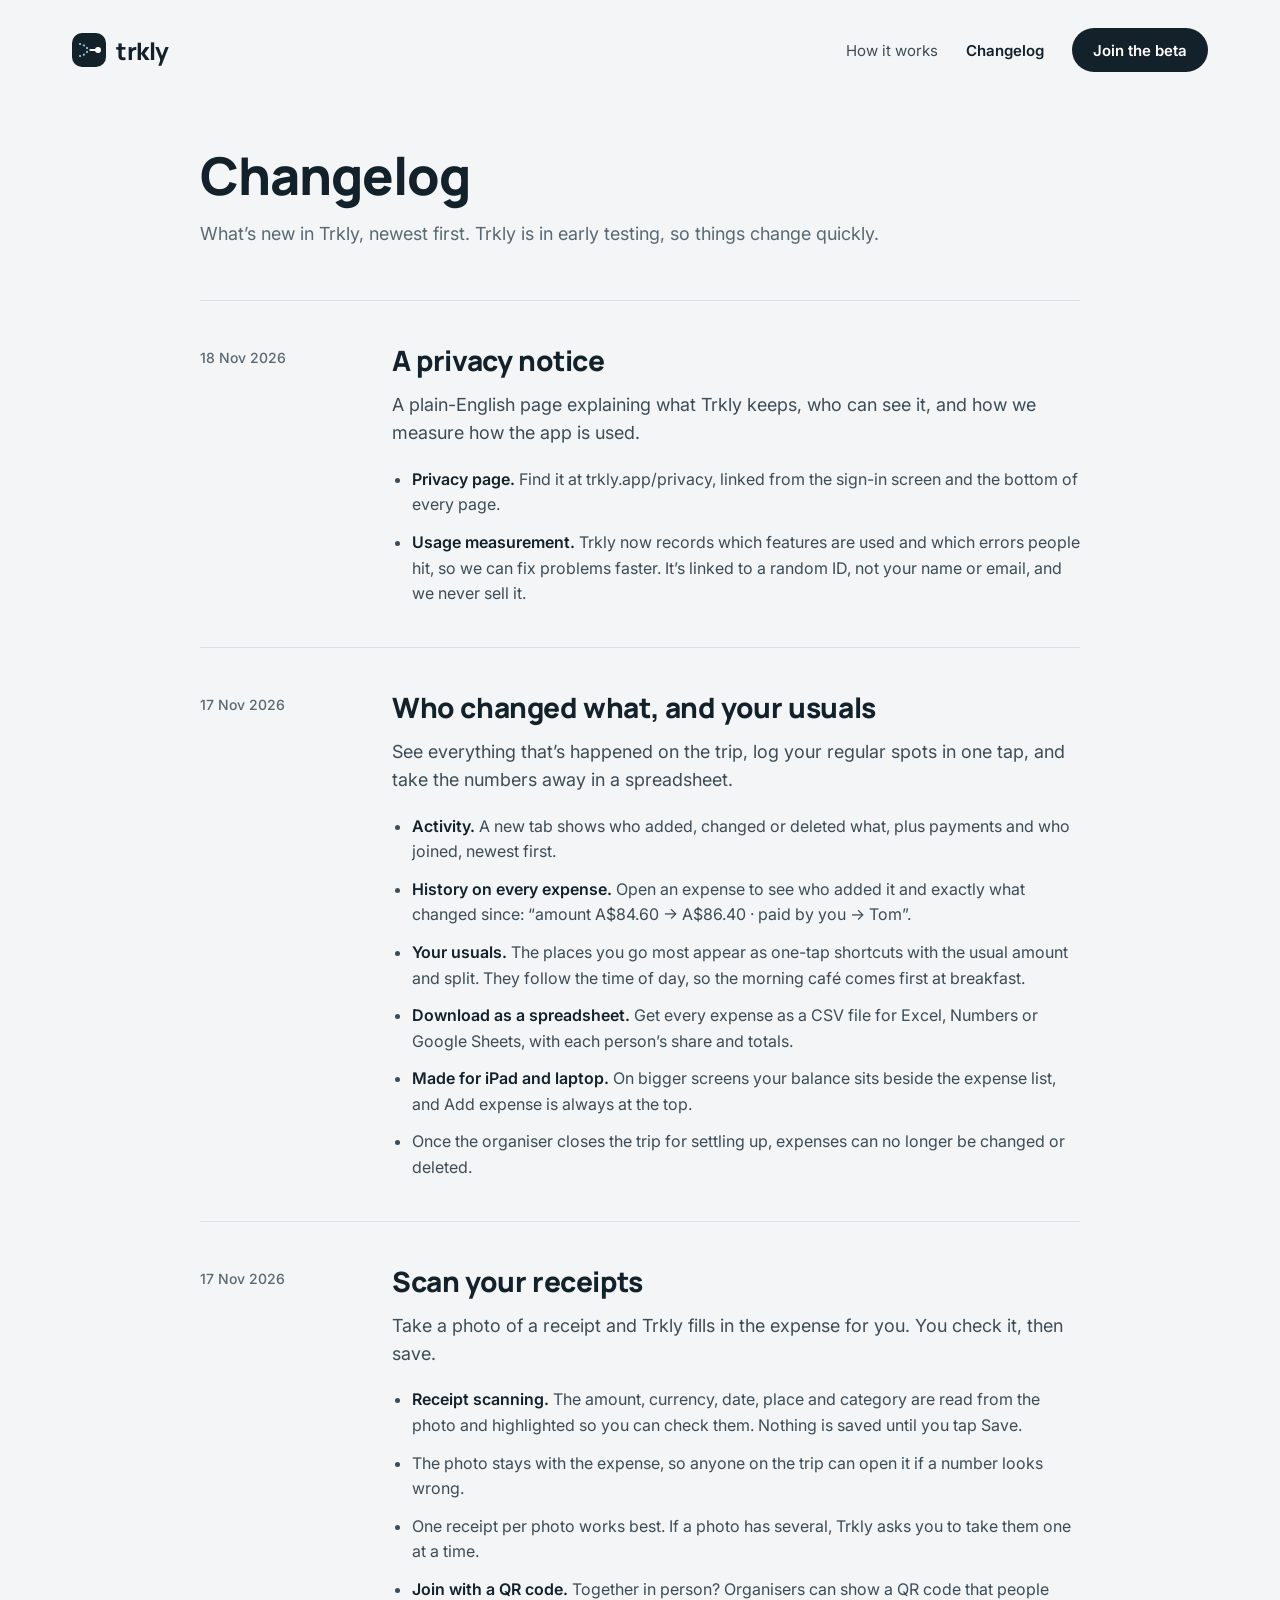
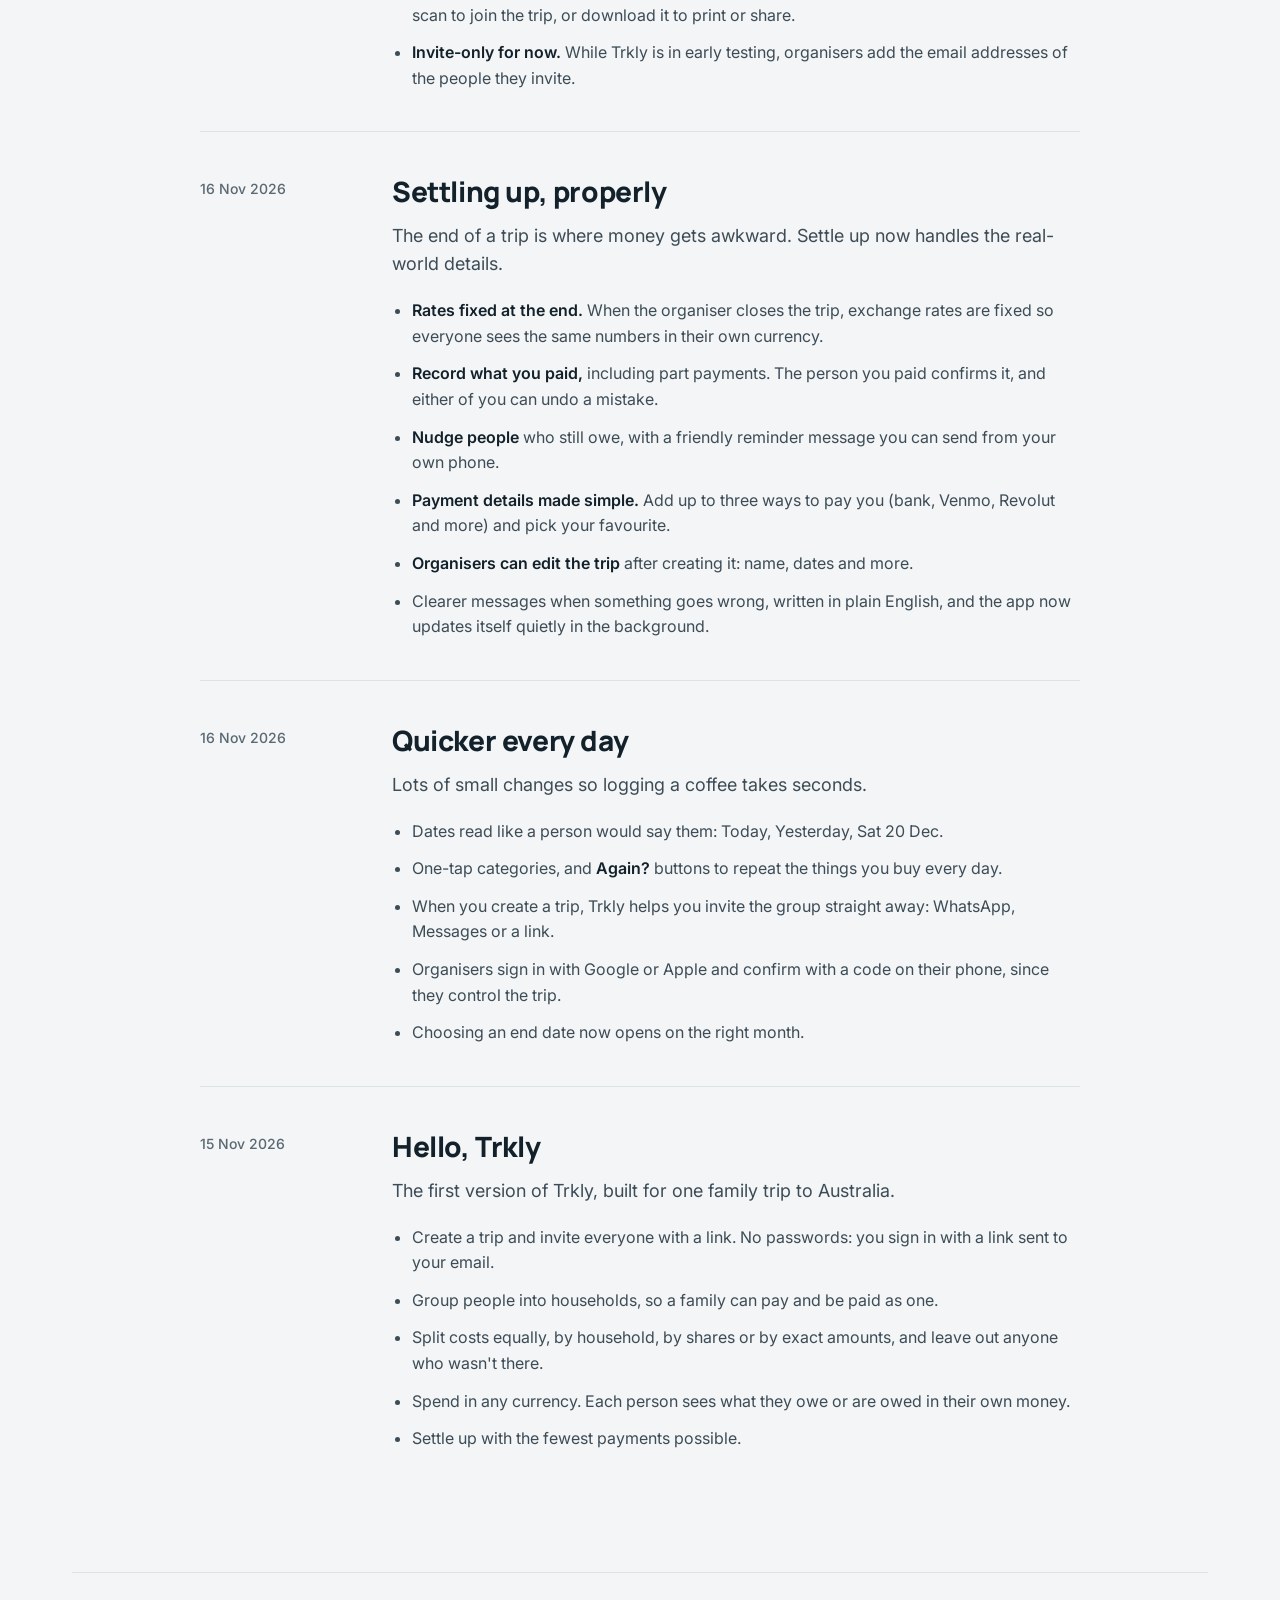
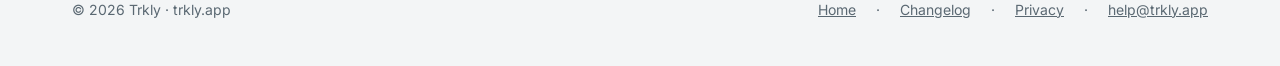
==== commit 9d735014: "Add help@trkly.app to footers and privacy page Co-Authored-By: Claude Opus 5.5 <noreply@anthropic.co" ====
--- a/changelog/index.html
+++ b/changelog/index.html
@@ -13,7 +13,7 @@
 <link rel="preconnect" href="https://fonts.googleapis.com">
 <link rel="preconnect" href="https://fonts.gstatic.com" crossorigin>
 <link rel="stylesheet" href="https://fonts.googleapis.com/css2?family=Manrope:wght@600;700;800&family=Inter:wght@400;500;600&display=swap">
-<link rel="stylesheet" href="/assets/site.css">
+<link rel="stylesheet" href="/assets/site.css?v=a3d78dca">
 </head>
 <body>
 <div class="wrap">
@@ -124,7 +124,7 @@
 
 <footer class="site-footer">
 <span>© 2026 Trkly · trkly.app</span>
-<nav aria-label="Footer"><a href="/">Home</a> · <a href="/changelog/">Changelog</a> · <a href="/privacy/">Privacy</a></nav>
+<nav aria-label="Footer"><a href="/">Home</a> · <a href="/changelog/">Changelog</a> · <a href="/privacy/">Privacy</a> · <a href="mailto:help@trkly.app">help@trkly.app</a></nav>
 </footer>
 </div>
 </body>
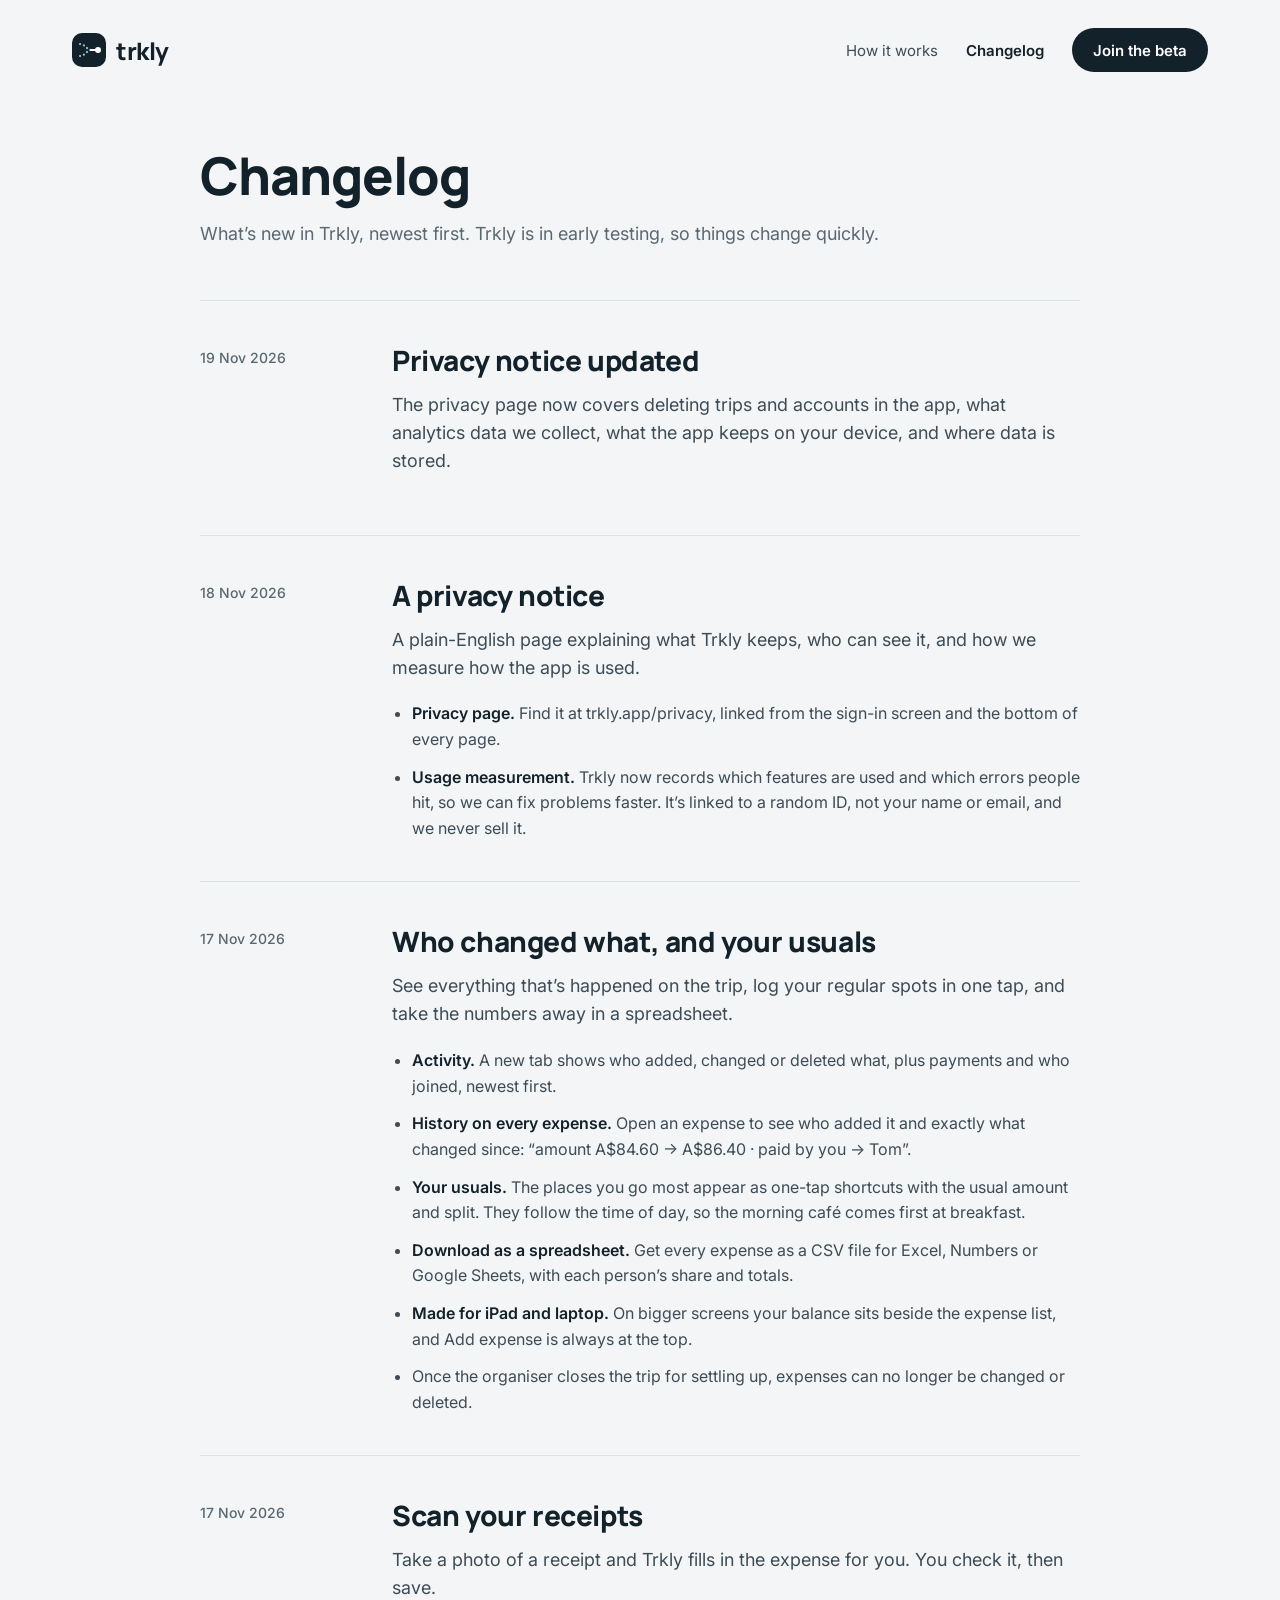
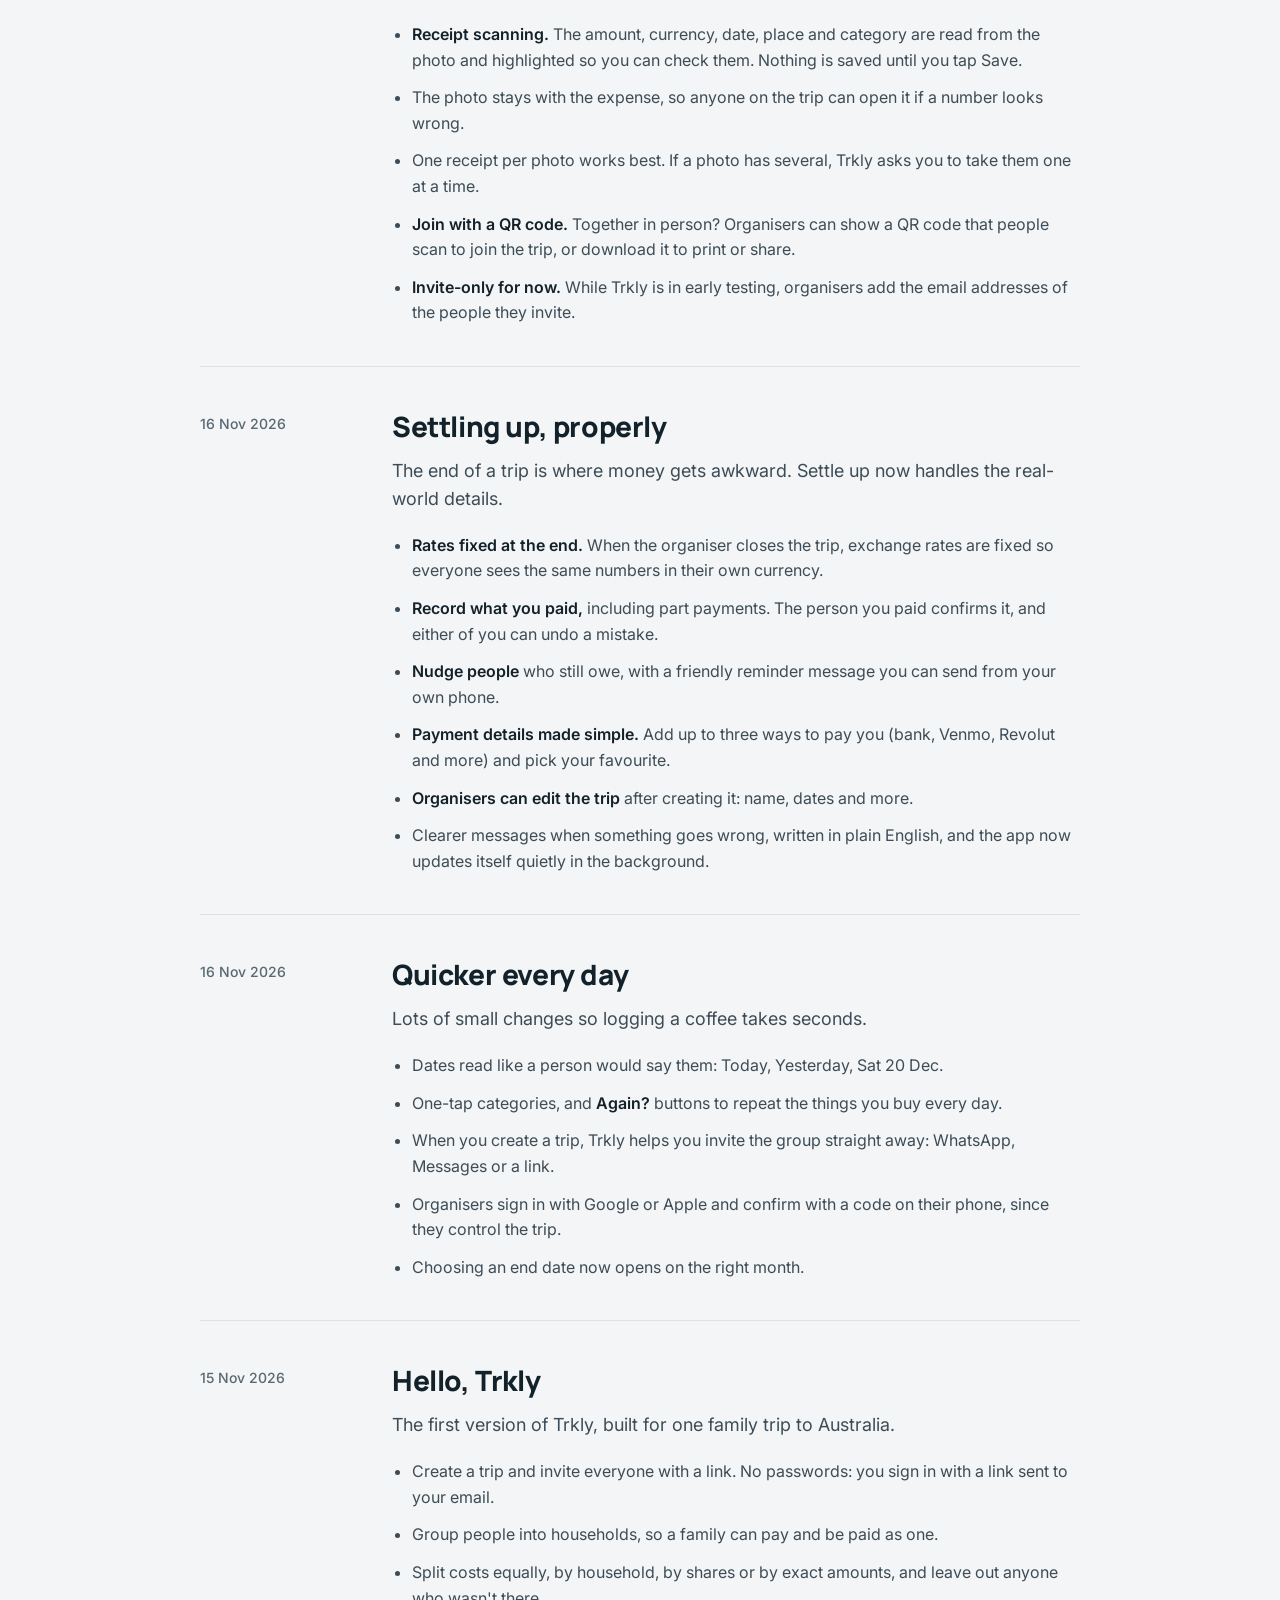
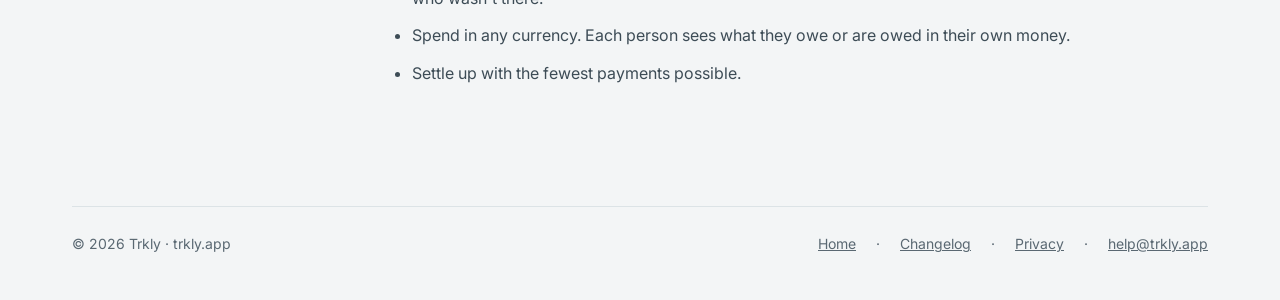
==== commit 535e8ecc: "Privacy page: analytics, deleting in the app, device storage, data location Co-Authored-By: Claude O" ====
--- a/changelog/index.html
+++ b/changelog/index.html
@@ -34,6 +34,14 @@
 <h1>Changelog</h1>
 <p>What’s new in Trkly, newest first. Trkly is in early testing, so things change quickly.</p>
 </header>
+
+<article class="cl-entry" id="2026-11-19-privacy-update">
+<div class="cl-date"><time datetime="2026-11-19">19 Nov 2026</time></div>
+<div class="cl-body">
+<h2><a href="#2026-11-19-privacy-update">Privacy notice updated</a></h2>
+<p class="cl-lead">The privacy page now covers deleting trips and accounts in the app, what analytics data we collect, what the app keeps on your device, and where data is stored.</p>
+</div>
+</article>
 
 <article class="cl-entry" id="2026-11-18-privacy">
 <div class="cl-date"><time datetime="2026-11-18">18 Nov 2026</time></div>
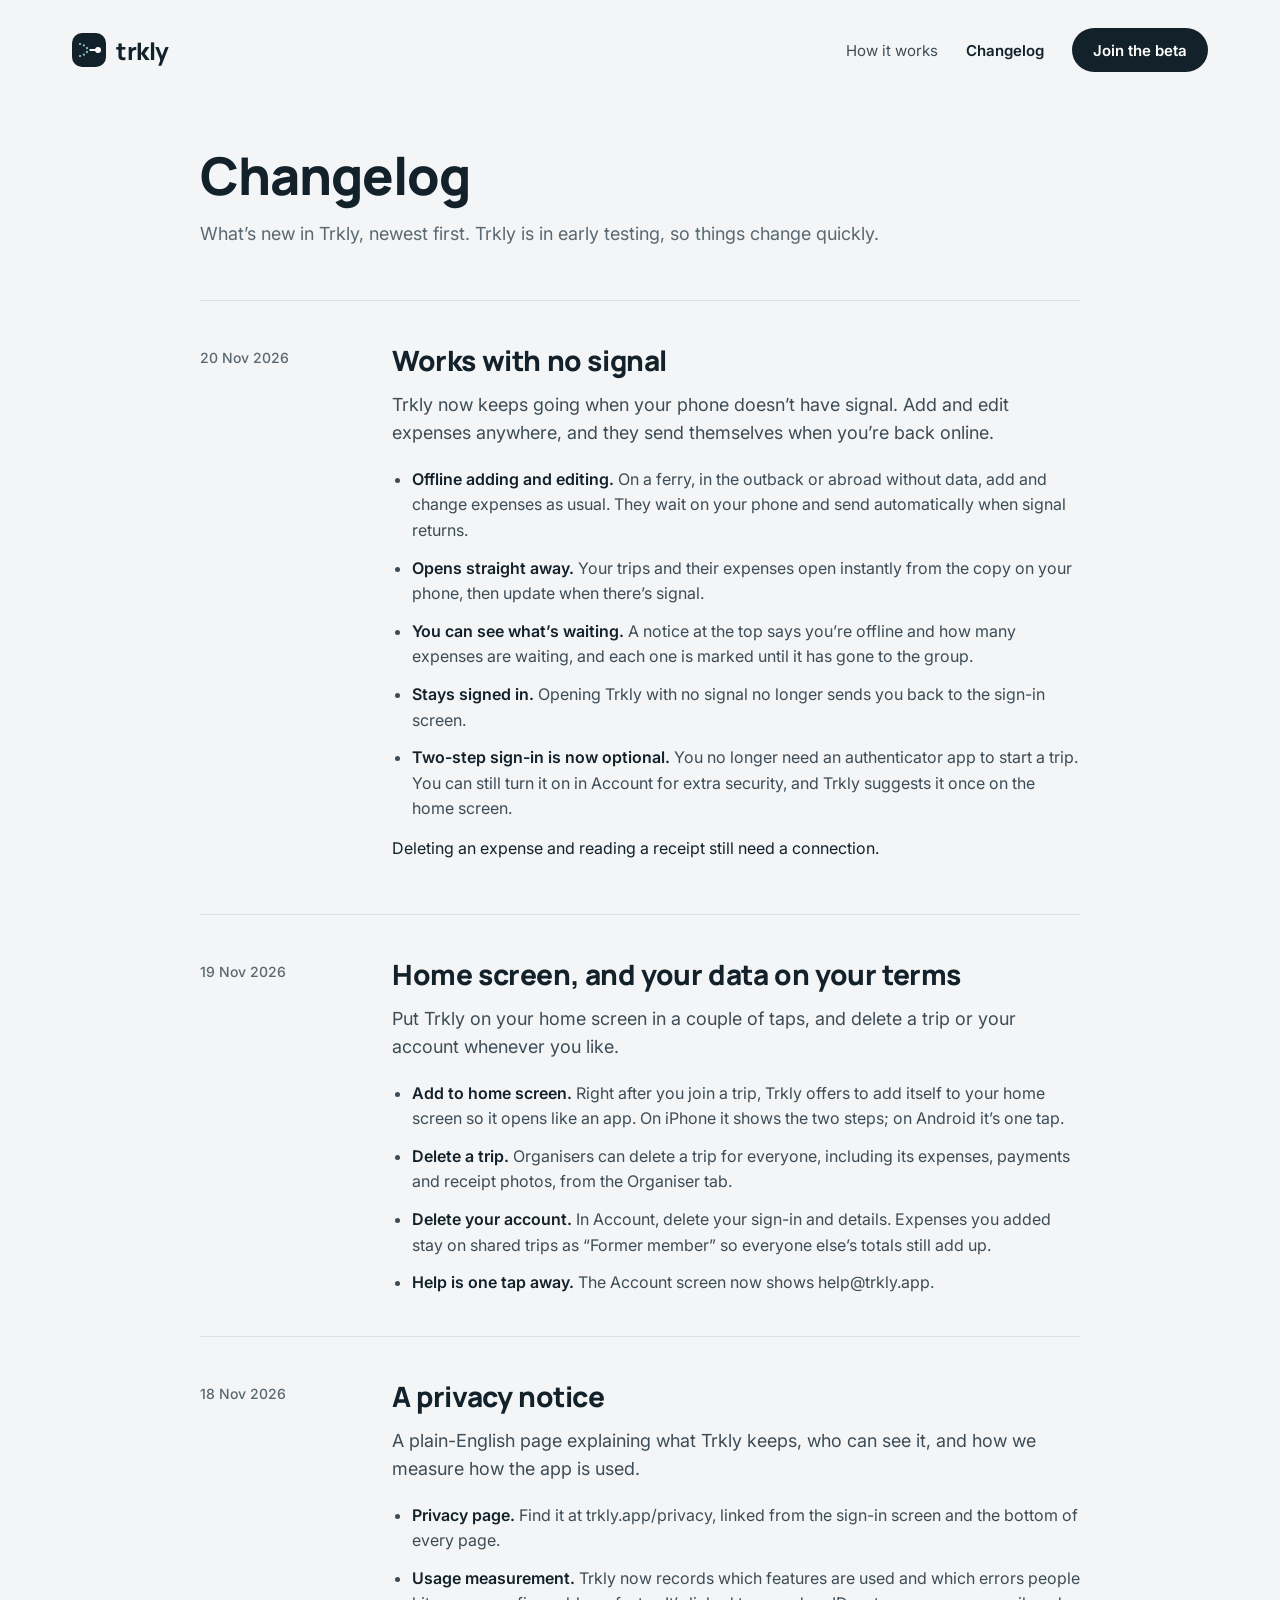
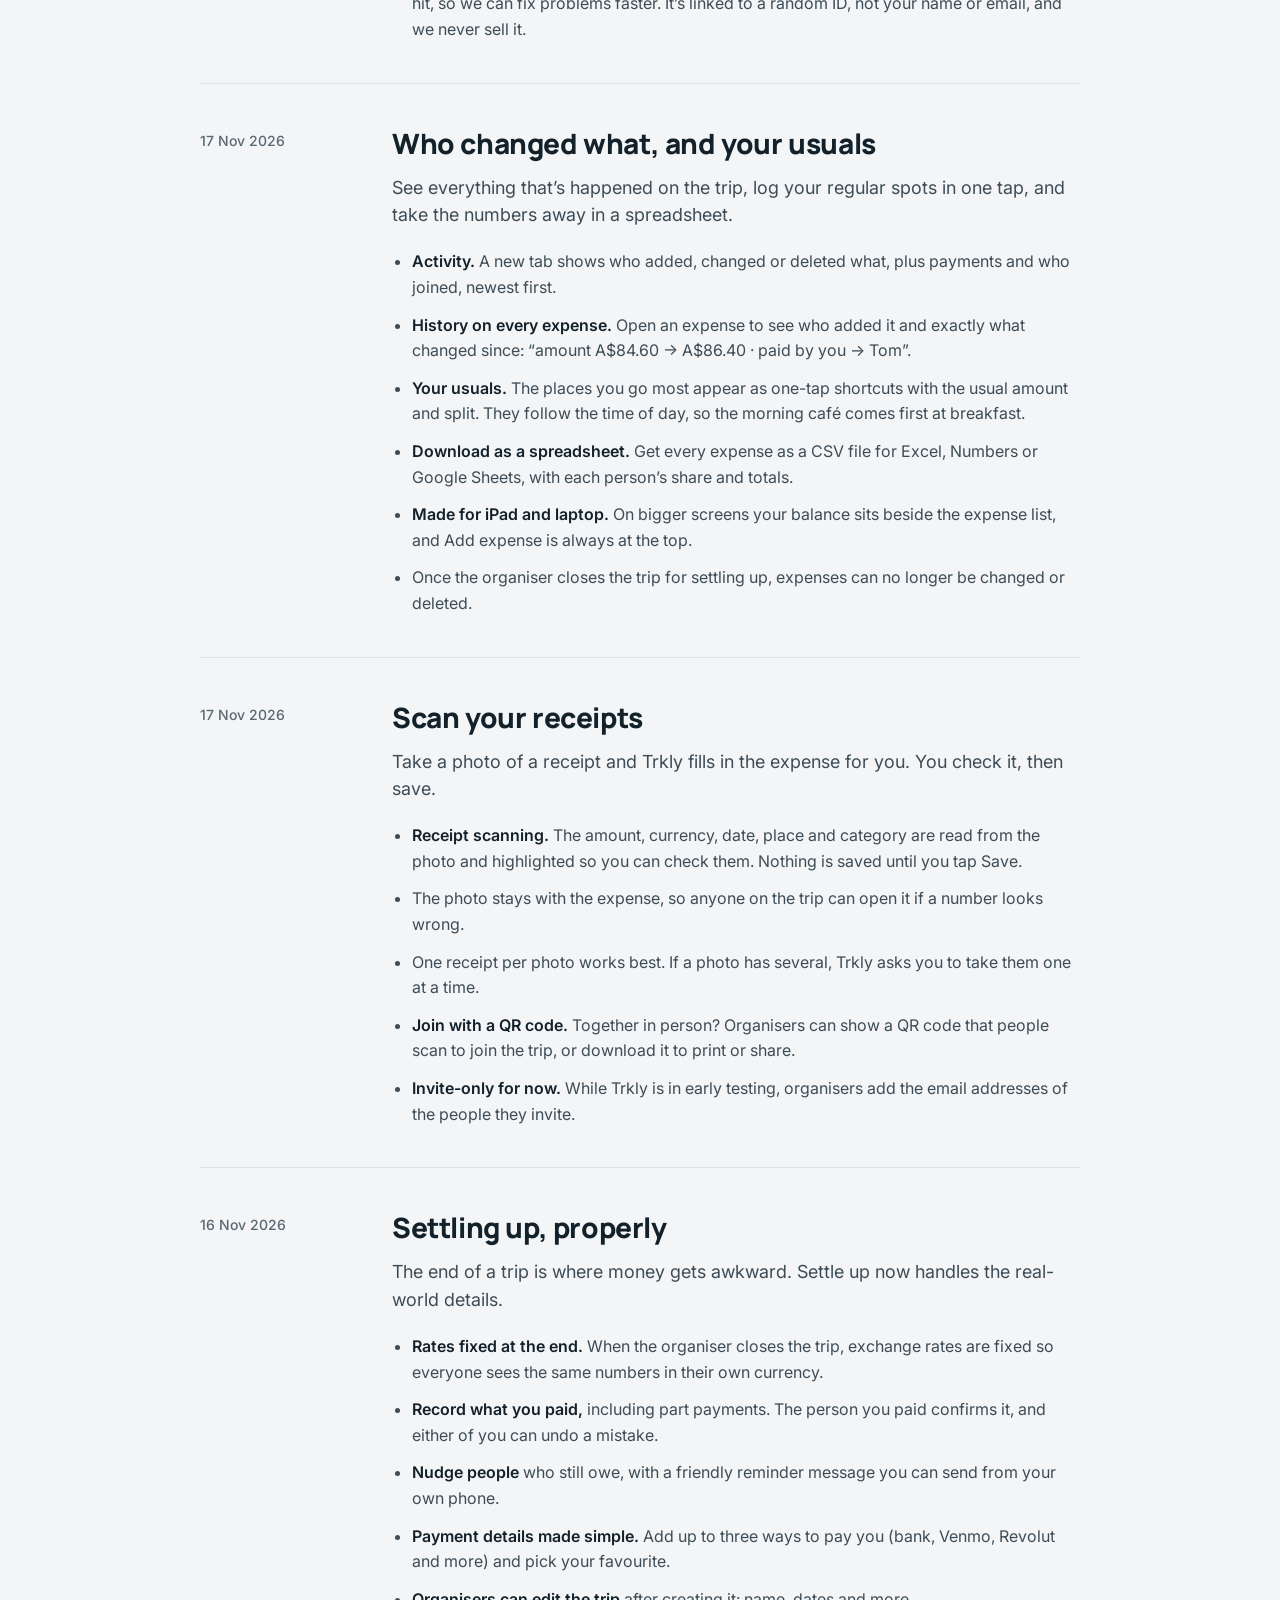
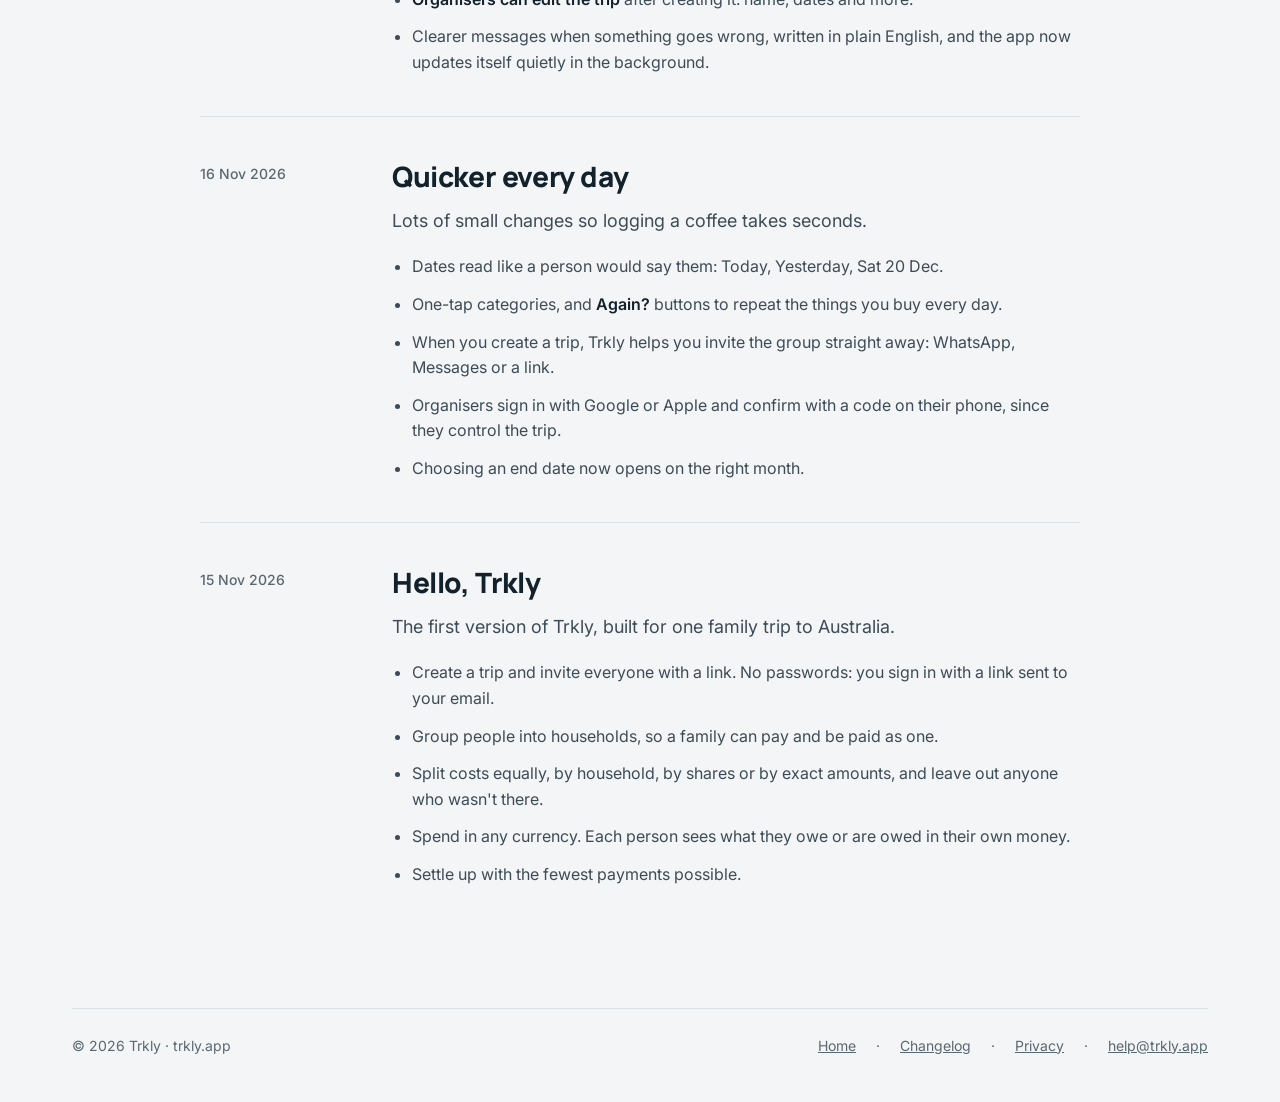
==== commit 79bd4fd3: "Works offline: home page section, changelog for 19-20 Nov, privacy page updates Co-Authored-By: Clau" ====
--- a/changelog/index.html
+++ b/changelog/index.html
@@ -13,7 +13,7 @@
 <link rel="preconnect" href="https://fonts.googleapis.com">
 <link rel="preconnect" href="https://fonts.gstatic.com" crossorigin>
 <link rel="stylesheet" href="https://fonts.googleapis.com/css2?family=Manrope:wght@600;700;800&family=Inter:wght@400;500;600&display=swap">
-<link rel="stylesheet" href="/assets/site.css?v=a3d78dca">
+<link rel="stylesheet" href="/assets/site.css?v=90d5389e">
 </head>
 <body>
 <div class="wrap">
@@ -35,11 +35,33 @@
 <p>What’s new in Trkly, newest first. Trkly is in early testing, so things change quickly.</p>
 </header>
 
-<article class="cl-entry" id="2026-11-19-privacy-update">
+<article class="cl-entry" id="2026-11-20-works-offline">
+<div class="cl-date"><time datetime="2026-11-20">20 Nov 2026</time></div>
+<div class="cl-body">
+<h2><a href="#2026-11-20-works-offline">Works with no signal</a></h2>
+<p class="cl-lead">Trkly now keeps going when your phone doesn’t have signal. Add and edit expenses anywhere, and they send themselves when you’re back online.</p>
+<ul>
+<li><b>Offline adding and editing.</b> On a ferry, in the outback or abroad without data, add and change expenses as usual. They wait on your phone and send automatically when signal returns.</li>
+<li><b>Opens straight away.</b> Your trips and their expenses open instantly from the copy on your phone, then update when there’s signal.</li>
+<li><b>You can see what’s waiting.</b> A notice at the top says you’re offline and how many expenses are waiting, and each one is marked until it has gone to the group.</li>
+<li><b>Stays signed in.</b> Opening Trkly with no signal no longer sends you back to the sign-in screen.</li>
+<li><b>Two-step sign-in is now optional.</b> You no longer need an authenticator app to start a trip. You can still turn it on in Account for extra security, and Trkly suggests it once on the home screen.</li>
+</ul>
+<p>Deleting an expense and reading a receipt still need a connection.</p>
+</div>
+</article>
+
+<article class="cl-entry" id="2026-11-19-your-data-your-call">
 <div class="cl-date"><time datetime="2026-11-19">19 Nov 2026</time></div>
 <div class="cl-body">
-<h2><a href="#2026-11-19-privacy-update">Privacy notice updated</a></h2>
-<p class="cl-lead">The privacy page now covers deleting trips and accounts in the app, what analytics data we collect, what the app keeps on your device, and where data is stored.</p>
+<h2><a href="#2026-11-19-your-data-your-call">Home screen, and your data on your terms</a></h2>
+<p class="cl-lead">Put Trkly on your home screen in a couple of taps, and delete a trip or your account whenever you like.</p>
+<ul>
+<li><b>Add to home screen.</b> Right after you join a trip, Trkly offers to add itself to your home screen so it opens like an app. On iPhone it shows the two steps; on Android it’s one tap.</li>
+<li><b>Delete a trip.</b> Organisers can delete a trip for everyone, including its expenses, payments and receipt photos, from the Organiser tab.</li>
+<li><b>Delete your account.</b> In Account, delete your sign-in and details. Expenses you added stay on shared trips as “Former member” so everyone else’s totals still add up.</li>
+<li><b>Help is one tap away.</b> The Account screen now shows help@trkly.app.</li>
+</ul>
 </div>
 </article>
 
--- a/assets/site.css
+++ b/assets/site.css
@@ -208,3 +208,9 @@
   .arrow { transform: rotate(90deg); }
   .receipt { transform: rotate(-2deg); }
 }
+
+/* Offline spotlight (Nov 2026) */
+.spot-reverse { flex-direction: row-reverse; }
+.p-offline { background: var(--deep); color: #fff; font-size: 10px; line-height: 1.35; padding: 7px 14px; text-align: center; }
+.tag-s.tag-wait { background: #FFF1D6; color: #7A4B00; }
+@media (max-width: 640px) { .spot-reverse { flex-direction: column; } }
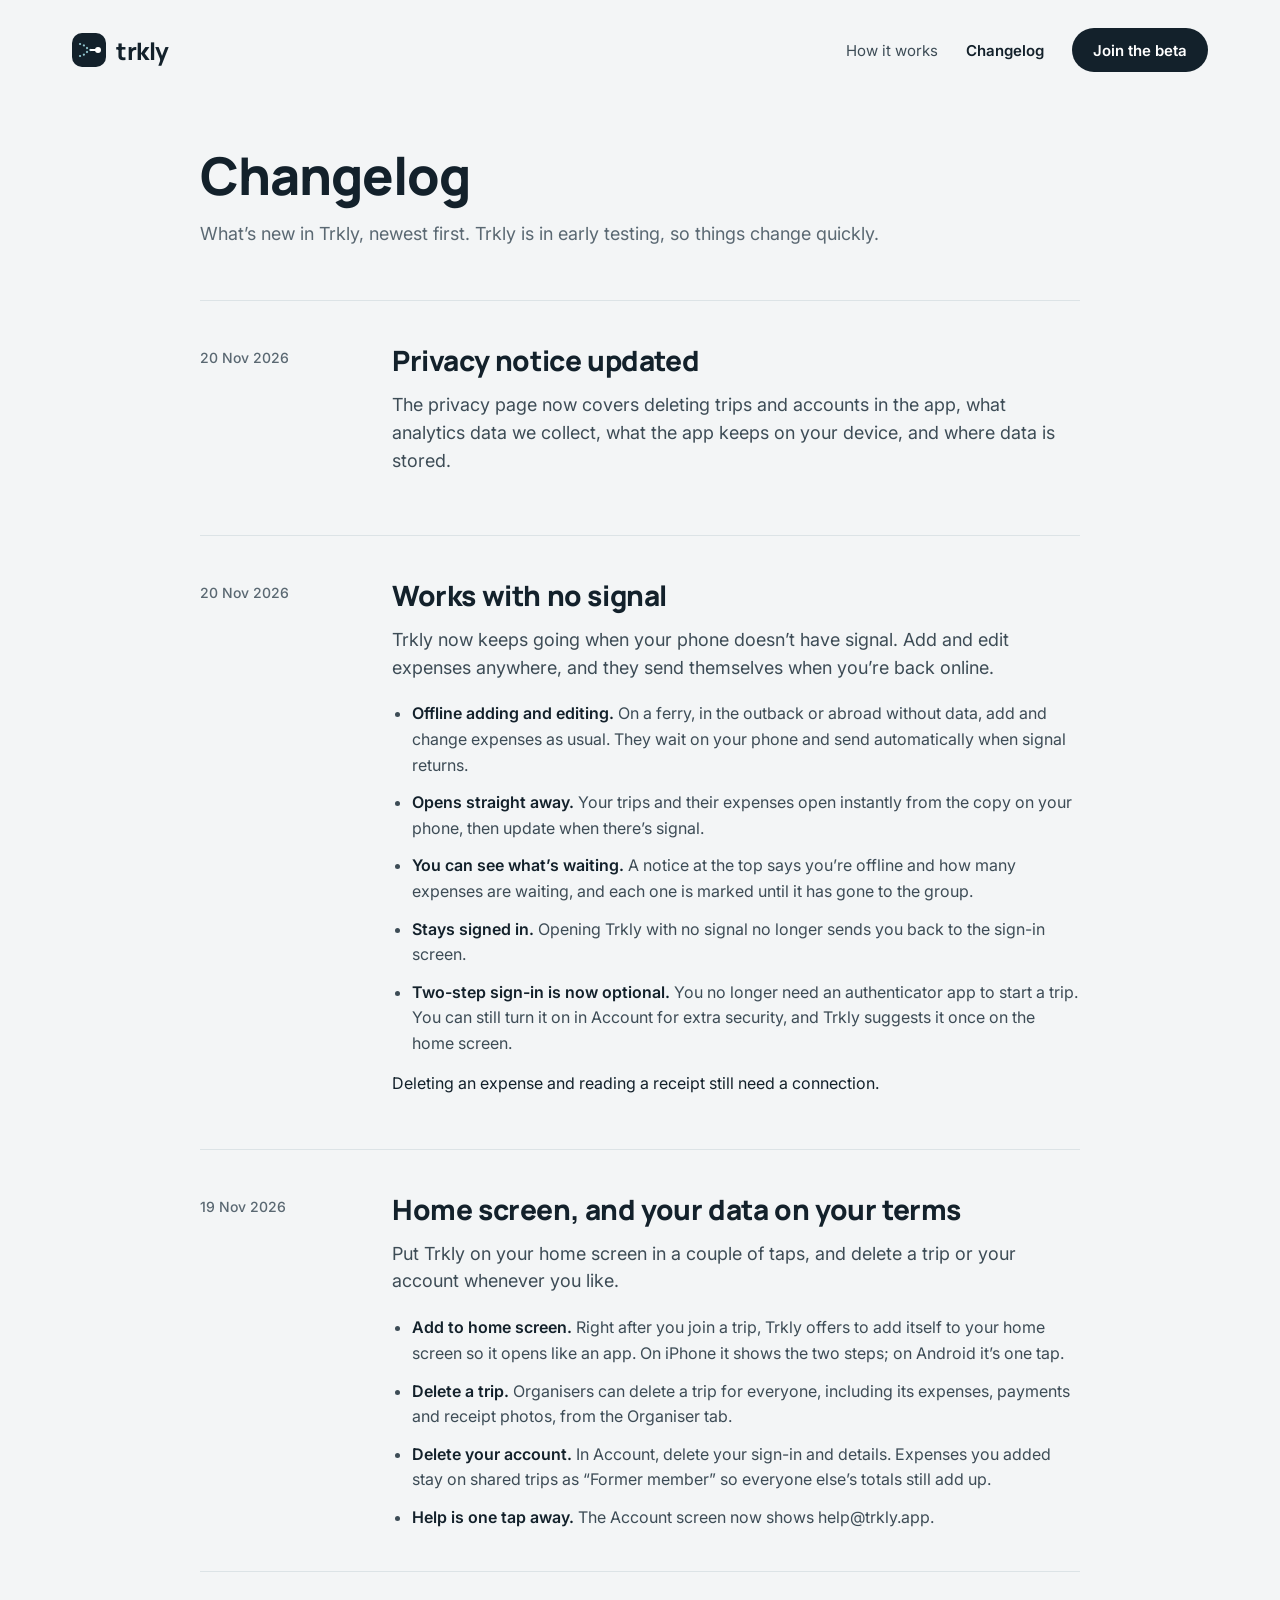
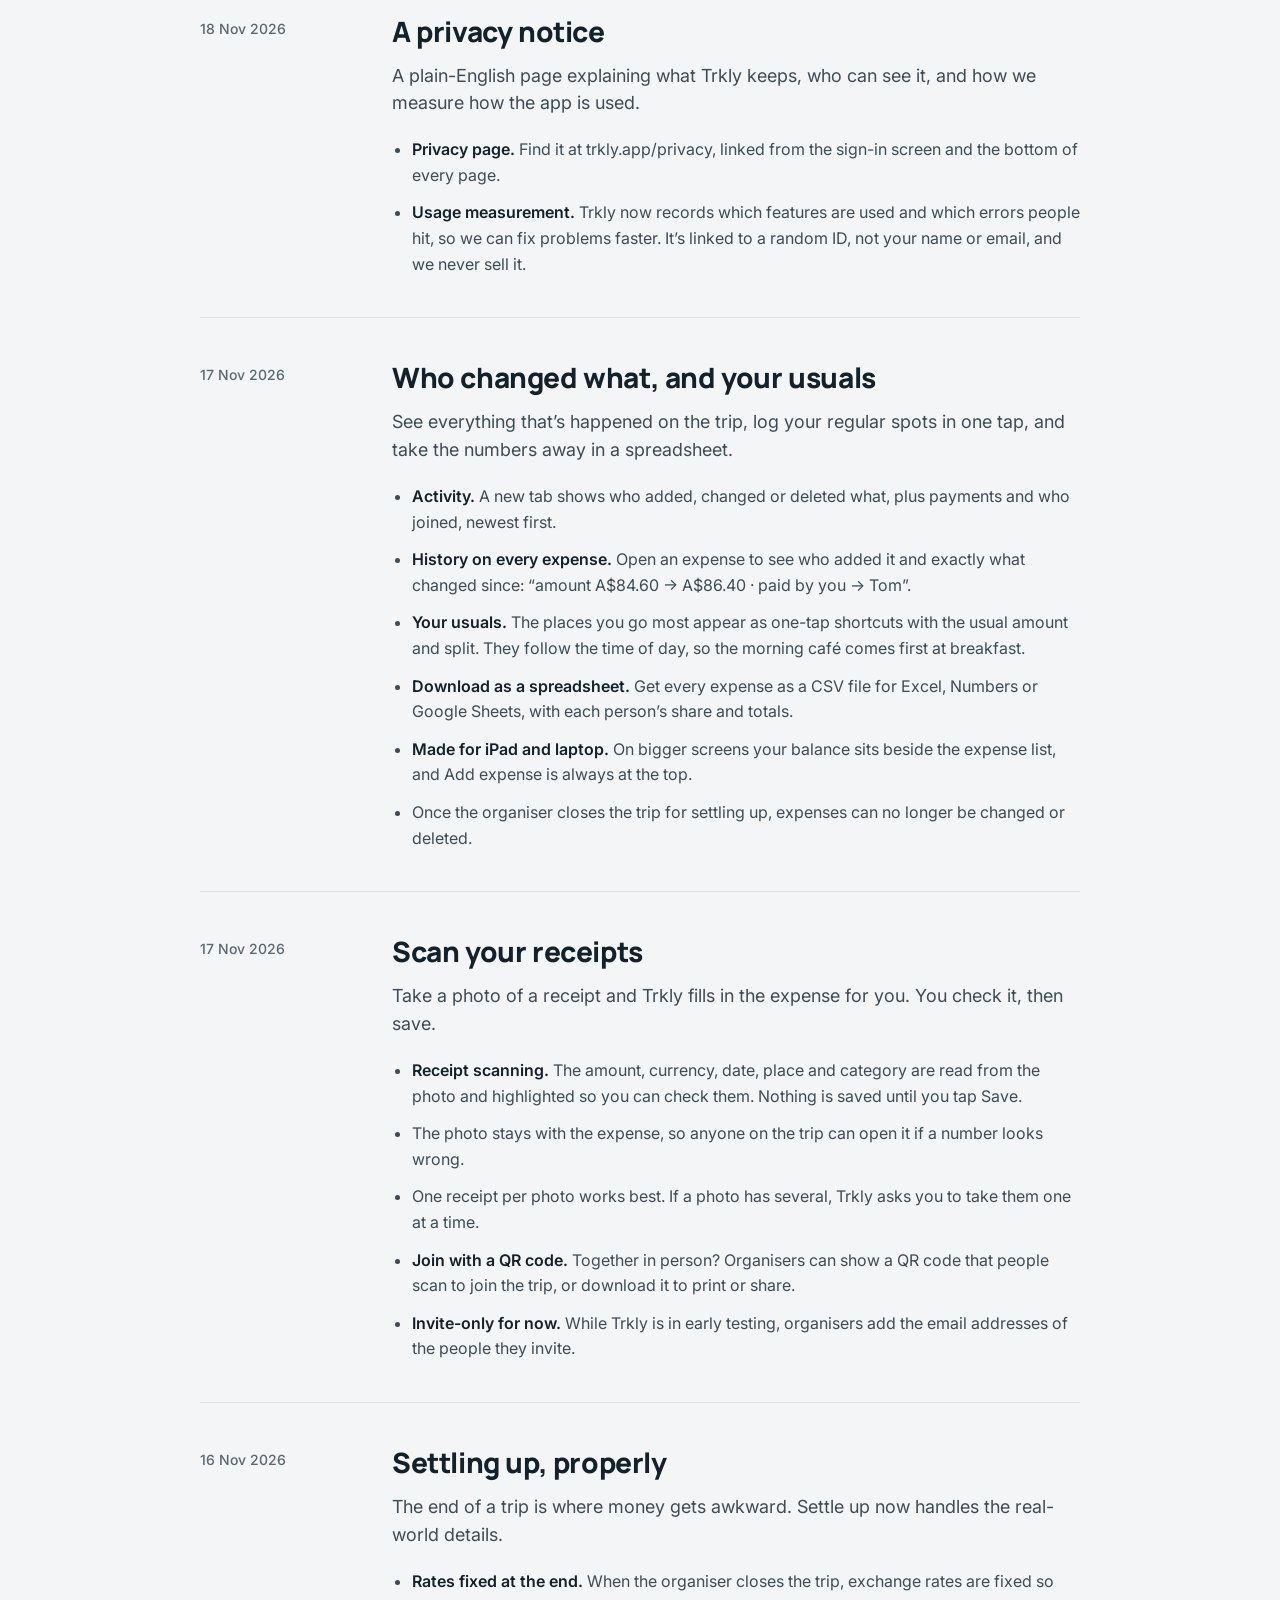
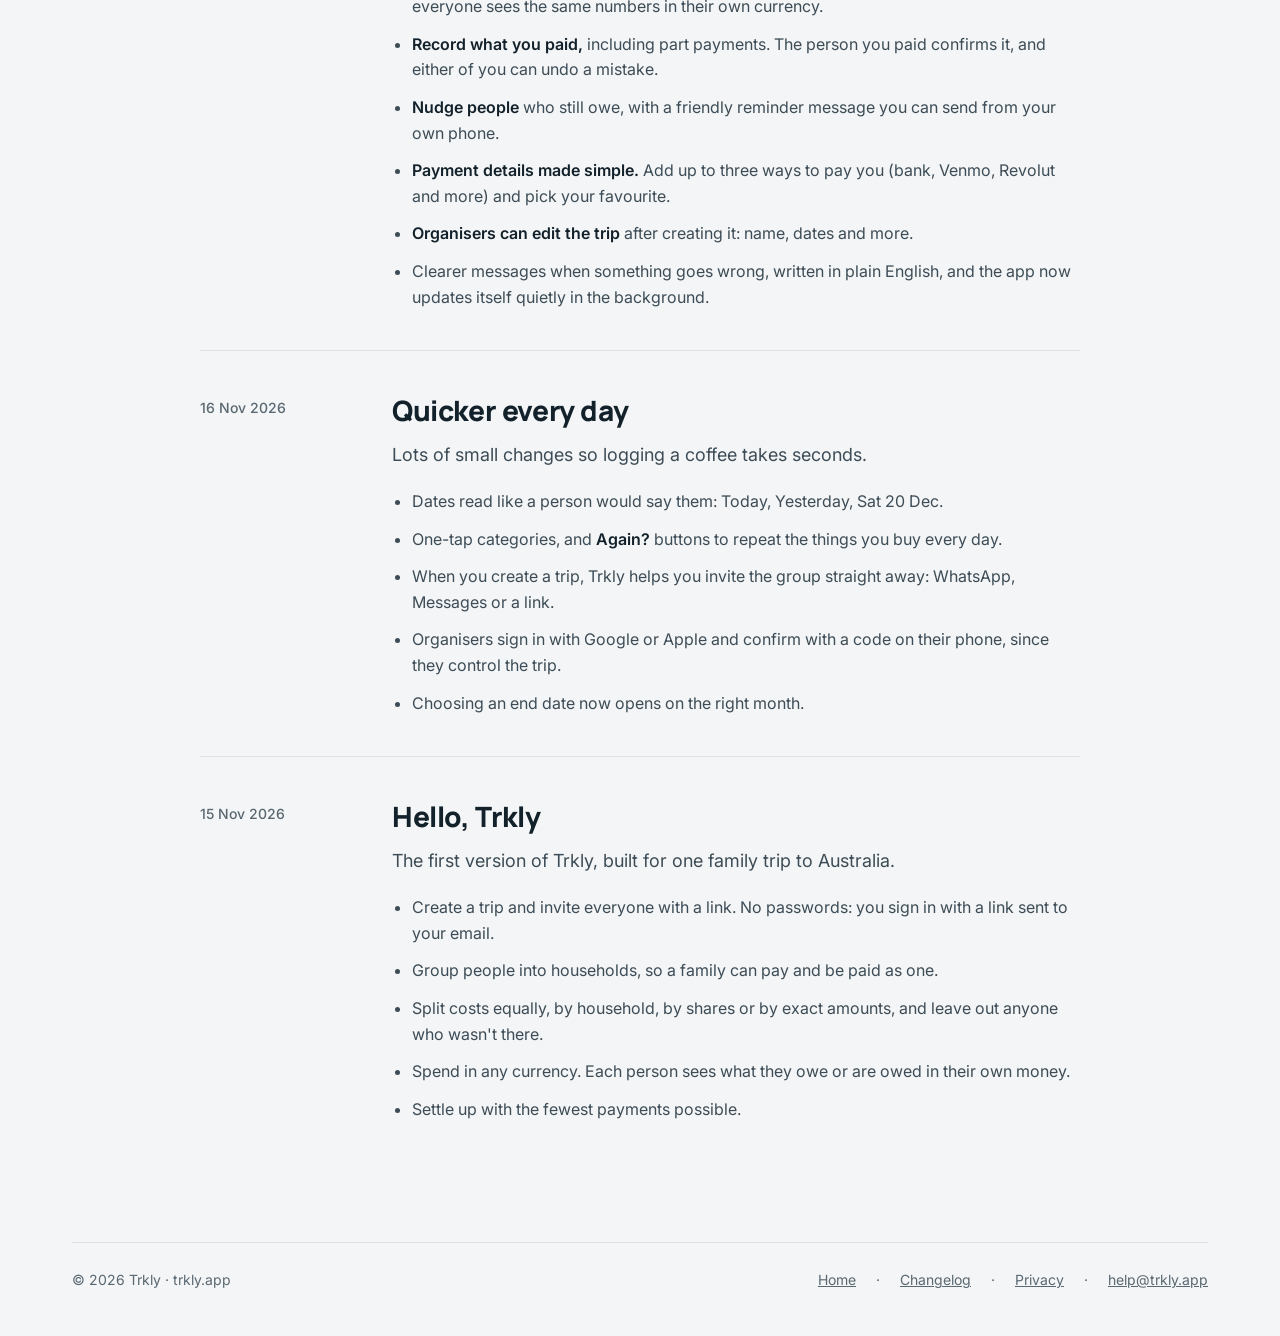
==== commit b41ec4b1: "Merge main into privacy-analytics-deletion Keep main's offline copy and two-step sign-in wording; me" ====
--- a/changelog/index.html
+++ b/changelog/index.html
@@ -34,6 +34,14 @@
 <h1>Changelog</h1>
 <p>What’s new in Trkly, newest first. Trkly is in early testing, so things change quickly.</p>
 </header>
+
+<article class="cl-entry" id="2026-11-20-privacy-update">
+<div class="cl-date"><time datetime="2026-11-20">20 Nov 2026</time></div>
+<div class="cl-body">
+<h2><a href="#2026-11-20-privacy-update">Privacy notice updated</a></h2>
+<p class="cl-lead">The privacy page now covers deleting trips and accounts in the app, what analytics data we collect, what the app keeps on your device, and where data is stored.</p>
+</div>
+</article>
 
 <article class="cl-entry" id="2026-11-20-works-offline">
 <div class="cl-date"><time datetime="2026-11-20">20 Nov 2026</time></div>
